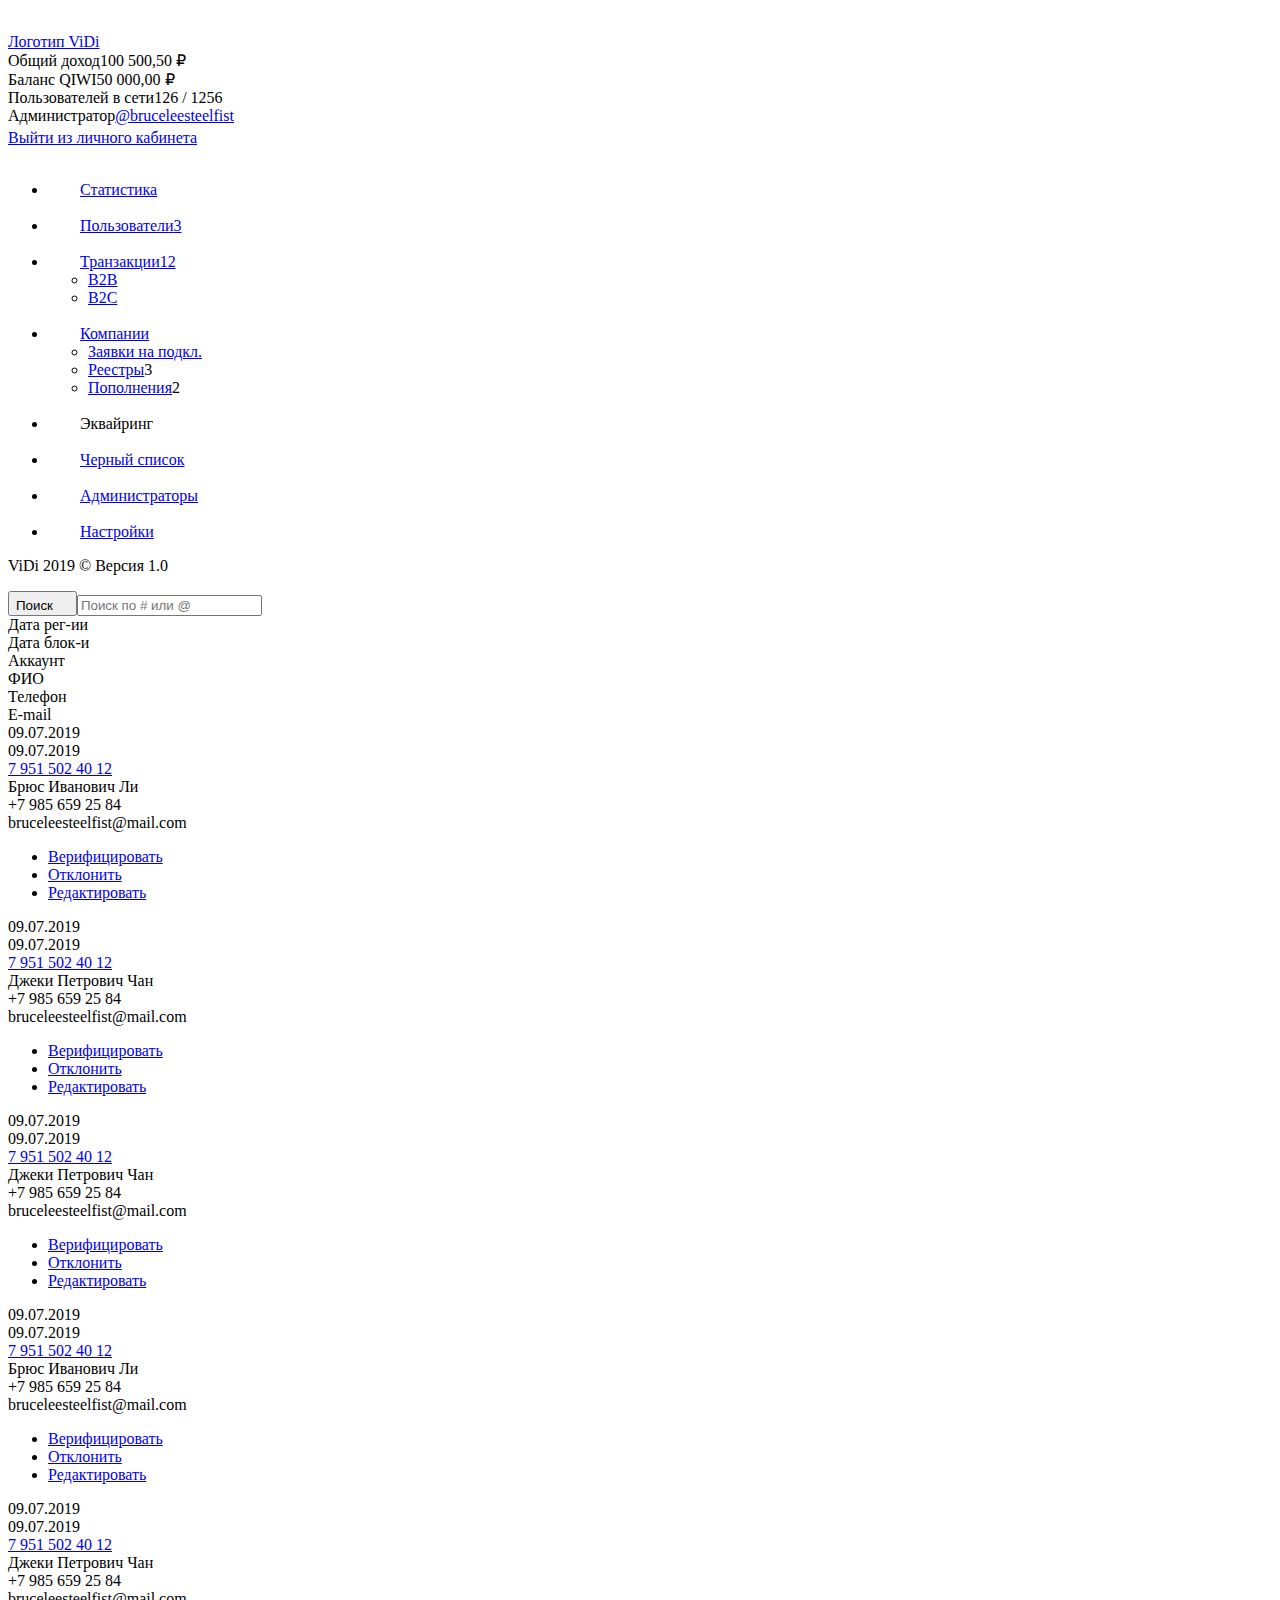
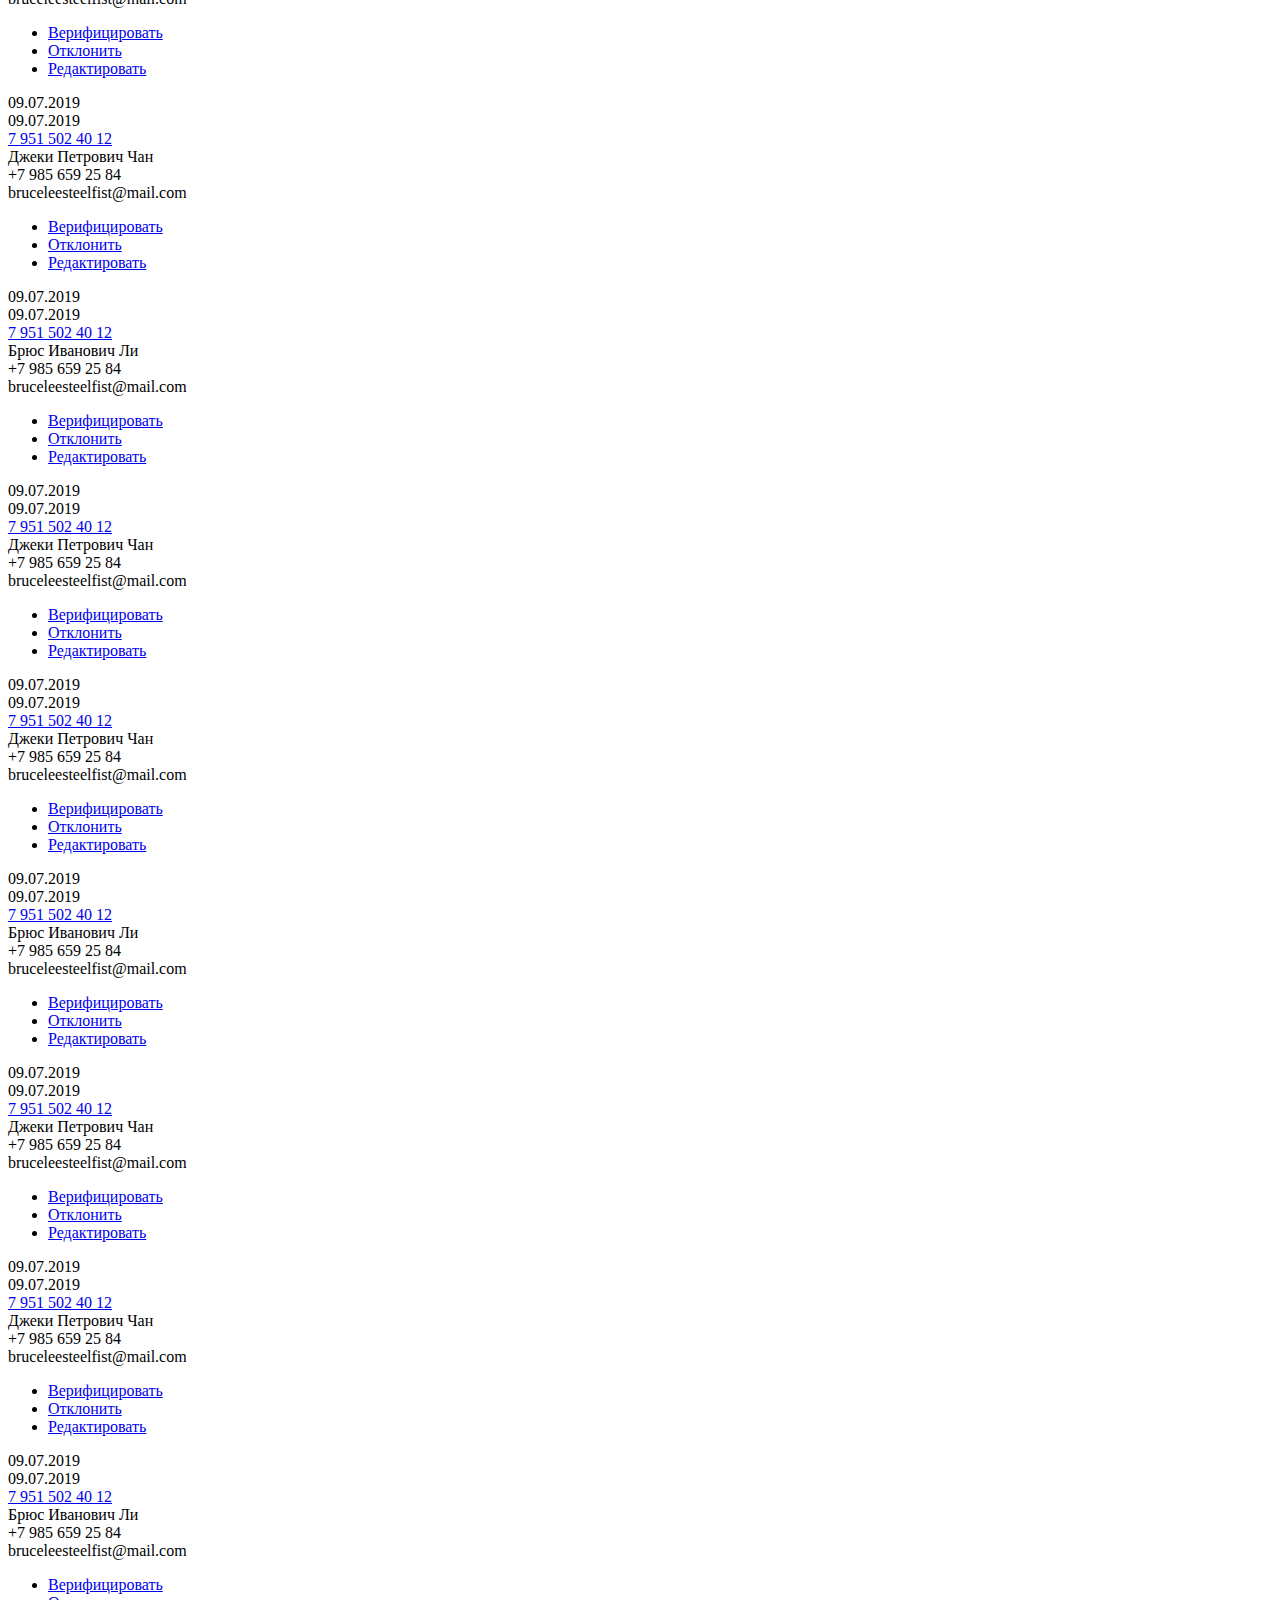
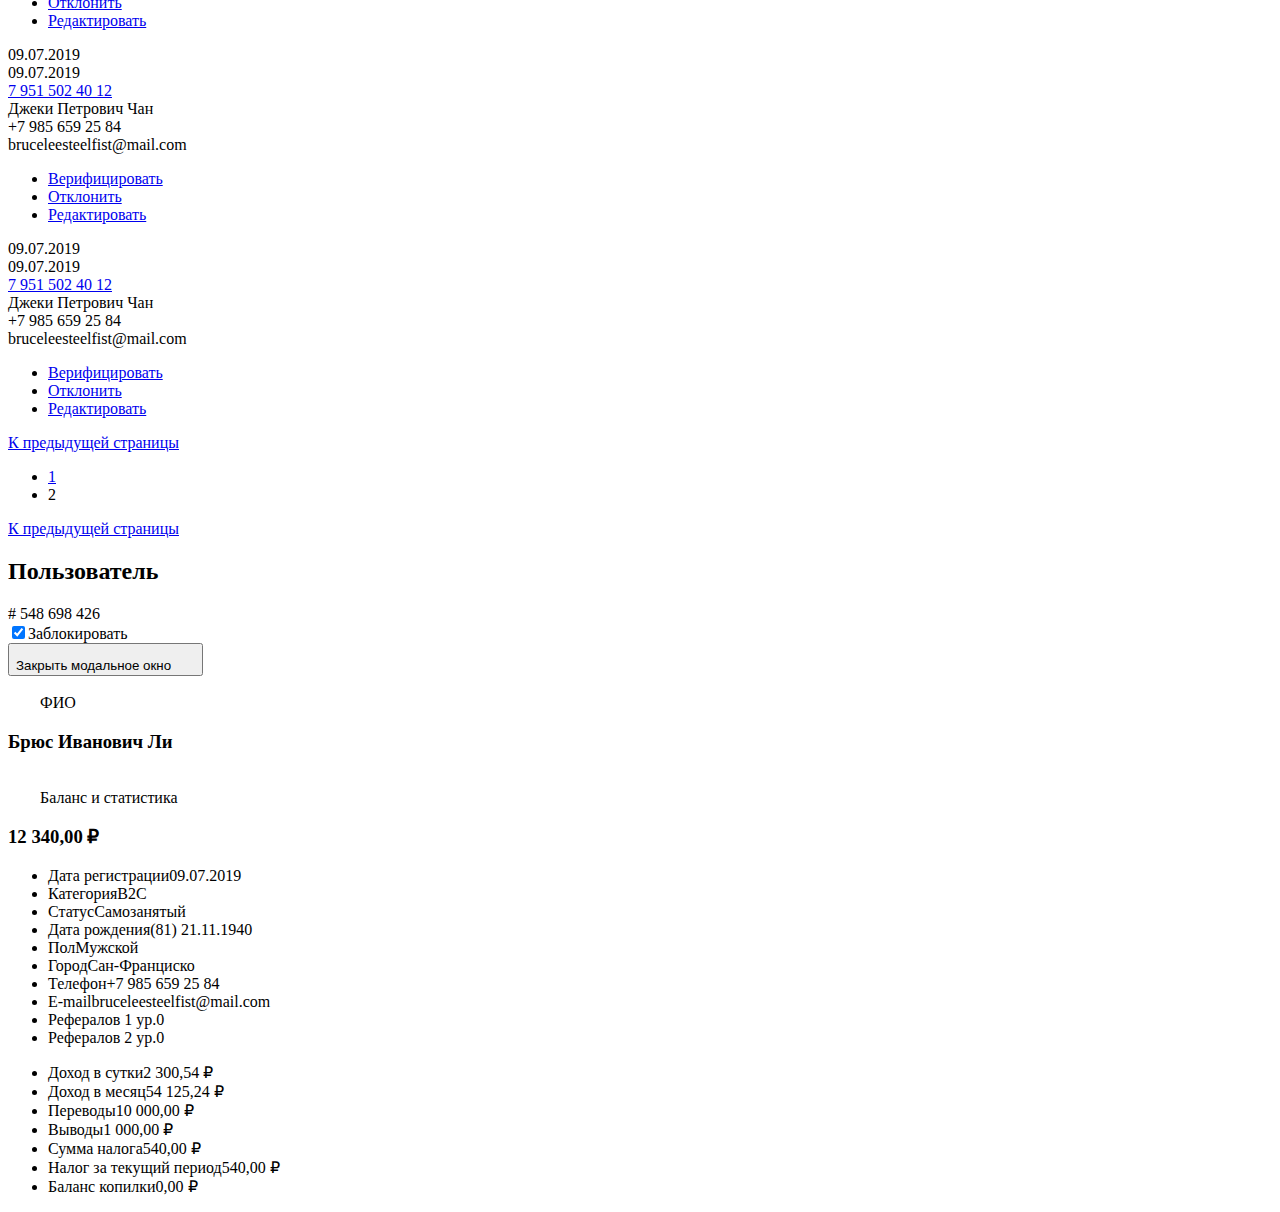
==== acquiring.html @ 0525a041 "Add files via upload" ====
<!DOCTYPE html><html lang="ru-RU"><head><meta charset="utf-8"><title>Эквайринг</title><!--[if IE]><meta http-equiv="X-UA-Compatible" content="IE = edge"><![endif]--><meta name="viewport" content="width=device-width,initial-scale=1"><meta name="keywords" content=""><link rel="stylesheet" type="text/css" href="static/css/styles.css"></head><body><div class="wrapper"><header class="header"><div class="container-fluid px-24"><div class="header__content"><a class="header__logo-link" href="./"><span class="visually-hidden">Логотип ViDi</span><svg class="svg-sprite-icon icon-header-logo header__logo" width="52" height="39"><use xlink:href="static/images/sprite/symbol/sprite.svg#header-logo"></use></svg></a><div class="header__finance"><div class="header__col header__col--border-left me-50"><span class="header__text">Общий доход</span><span class="header__count">100 500,50 ₽</span></div><div class="header__col header__col--border-left"><span class="header__text">Баланс QIWI</span><span class="header__count">50 000,00 ₽</span></div></div><div class="header__users me-16 ms-auto"><div class="header__col align-items-end"><span class="header__text">Пользователей в сети</span><span class="header__count">126 <span class="header__count header__count--gray">/</span> <span class="header__count header__count--gray">1256</span></span></div></div><div class="header__admin"><div class="header__col header__col--border-left align-items-end"><span class="header__text">Администратор</span><a class="header__count" href="#">@bruceleesteelfist</a></div><a class="header__user-exit ms-24" href="#"><span class="visually-hidden">Выйти из личного кабинета</span><svg class="svg-sprite-icon icon-icon-logout header__icon-logout" width="18" height="18"><use xlink:href="static/images/sprite/symbol/sprite.svg#icon-logout"></use></svg></a></div></div></div></header><div class="content"><main class="main acquiring-page"><nav class="main-nav pt-20"><ul class="main-nav__list"><li class="main-nav__item"><a class="main-nav__link" href="#"><svg class="svg-sprite-icon icon-icon-chart main-nav__icon me-16" width="32" height="32"><use xlink:href="static/images/sprite/symbol/sprite.svg#icon-chart"></use></svg><span class="main-nav__link-text">Статистика</span></a></li><li class="main-nav__item"><a class="main-nav__link" href="users.html"><svg class="svg-sprite-icon icon-icon-user main-nav__icon me-16" width="32" height="32"><use xlink:href="static/images/sprite/symbol/sprite.svg#icon-user"></use></svg><span class="main-nav__link-text">Пользователи</span><span class="main-nav__bage badge bg-danger position-absolute translate-middle top-50 end-0">3</span></a></li><li class="main-nav__item"><a class="main-nav__link" href="transactions.html"><svg class="svg-sprite-icon icon-icon-operations main-nav__icon me-16" width="32" height="32"><use xlink:href="static/images/sprite/symbol/sprite.svg#icon-operations"></use></svg><span class="main-nav__link-text">Транзакции</span><span class="main-nav__bage badge bg-danger position-absolute translate-middle top-50 end-0">12</span></a><ul class="main-nav__sublist"><li class="main-nav__subitem"><a class="main-nav__sublink" href="#">B2B</a></li><li class="main-nav__subitem"><a class="main-nav__sublink" href="#">B2C</a></li></ul></li><li class="main-nav__item"><a class="main-nav__link" href="company.html"><svg class="svg-sprite-icon icon-icon-company main-nav__icon me-16" width="32" height="32"><use xlink:href="static/images/sprite/symbol/sprite.svg#icon-company"></use></svg><span class="main-nav__link-text">Компании</span></a><ul class="main-nav__sublist"><li class="main-nav__subitem"><a class="main-nav__sublink" href="company-requests.html">Заявки на подкл.</a></li><li class="main-nav__subitem"><a class="main-nav__sublink" href="company-registry.html">Реестры</a><span class="main-nav__bage badge bg-danger position-absolute translate-middle top-50 end-0">3</span></li><li class="main-nav__subitem"><a class="main-nav__sublink" href="#">Пополнения</a><span class="main-nav__bage badge bg-danger position-absolute translate-middle top-50 end-0">2</span></li></ul></li><li class="main-nav__item main-nav__item--active"><a class="main-nav__link main-nav__link--active"><svg class="svg-sprite-icon icon-icon-acquiring main-nav__icon me-16" width="32" height="32"><use xlink:href="static/images/sprite/symbol/sprite.svg#icon-acquiring"></use></svg><span class="main-nav__link-text">Эквайринг</span></a></li><li class="main-nav__item"><a class="main-nav__link" href="#"><svg class="svg-sprite-icon icon-icon-blacklist main-nav__icon me-16" width="32" height="32"><use xlink:href="static/images/sprite/symbol/sprite.svg#icon-blacklist"></use></svg><span class="main-nav__link-text">Черный список</span></a></li><li class="main-nav__item"><a class="main-nav__link" href="admin.html"><svg class="svg-sprite-icon icon-icon-admin main-nav__icon me-16" width="32" height="32"><use xlink:href="static/images/sprite/symbol/sprite.svg#icon-admin"></use></svg><span class="main-nav__link-text">Администраторы</span></a></li><li class="main-nav__item"><a class="main-nav__link" href="#"><svg class="svg-sprite-icon icon-icon-settings main-nav__icon main-nav__icon--settings me-16" width="32" height="32"><use xlink:href="static/images/sprite/symbol/sprite.svg#icon-settings"></use></svg><span class="main-nav__link-text">Настройки</span></a></li></ul><p class="main-nav__copyright">ViDi 2019 © Версия 1.0</p></nav><div class="main__content"><div class="table-top py-10"><div class="container-fluid ps-10 pe-24"><div class="table-top__inner row g-20 align-items-center justify-content-between"><div class="col-3"><form class="table-search" action="#" method="GET"><div class="table-search__box"><button class="table-search__button" type="submit"><span class="visually-hidden">Поиск</span><svg class="svg-sprite-icon icon-icon-search table-search__icon" width="16" height="16"><use xlink:href="static/images/sprite/symbol/sprite.svg#icon-search"></use></svg></button><input class="table-search__input" type="text" name="search" placeholder="Поиск по # или @"></div></form></div></div></div></div><!-- 6-ти колоночная таблица и выпадашка--><div class="main-table"><div class="main-table__heading"><div class="main-table__row main-table__row--head row gx-10 pe-64 ps-24 py-15 mx-0"><div class="col-3 ps-0"><div class="row g-0 gx-10"><div class="col-6"><span class="main-table__heading-text">Дата рег-ии</span></div><div class="col-6"><span class="main-table__heading-text">Дата блок-и</span></div></div></div><div class="col-2"><span class="main-table__heading-text">Аккаунт</span></div><div class="col-2"><span class="main-table__heading-text">ФИО</span></div><div class="col-2"><span class="main-table__heading-text">Телефон</span></div><div class="col-3"><span class="main-table__heading-text">E-mail</span></div></div></div><div class="main-table__wrapper"><div class="main-table__row row gx-10 pe-64 ps-24 py-15 mx-0"><div class="col-3 ps-0"><div class="row g-0 gx-10"><div class="col-6"><span class="main-table__text">09.07.2019</span></div><div class="col-6"><span class="main-table__text">09.07.2019</span></div></div></div><div class="col-2"><a class="main-table__text main-table__text--link _popup-link" href="#acquiring">7 951 502 40 12</a></div><div class="col-2"><span class="main-table__text">Брюс Иванович Ли</span></div><div class="col-2"><span class="main-table__text">+7 985 659 25 84</span></div><div class="col-3"><span class="main-table__text">bruceleesteelfist@mail.com</span></div><div class="sandwich-more sandwich-more--table-row"><div class="sandwich-more__line sandwich-more__line--top"></div><div class="sandwich-more__line sandwich-more__line--middle"></div><div class="sandwich-more__line sandwich-more__line--bottom"></div></div><ul class="table-options p-0"><li class="table-options__item"><a class="table-options__link" href="#">Верифицировать</a></li><li class="table-options__item"><a class="table-options__link" href="#">Отклонить</a></li><li class="table-options__item"><a class="table-options__link _popup-link" href="#edit-company">Редактировать</a></li></ul></div><div class="main-table__row row gx-10 pe-64 ps-24 py-15 mx-0"><div class="col-3 ps-0"><div class="row g-0 gx-10"><div class="col-6"><span class="main-table__text">09.07.2019</span></div><div class="col-6"><span class="main-table__text">09.07.2019</span></div></div></div><div class="col-2"><a class="main-table__text main-table__text--link _popup-link" href="#">7 951 502 40 12</a></div><div class="col-2"><span class="main-table__text">Джеки Петрович Чан</span></div><div class="col-2"><span class="main-table__text">+7 985 659 25 84</span></div><div class="col-3"><span class="main-table__text">bruceleesteelfist@mail.com</span></div><div class="sandwich-more sandwich-more--table-row"><div class="sandwich-more__line sandwich-more__line--top"></div><div class="sandwich-more__line sandwich-more__line--middle"></div><div class="sandwich-more__line sandwich-more__line--bottom"></div></div><ul class="table-options p-0"><li class="table-options__item"><a class="table-options__link" href="#">Верифицировать</a></li><li class="table-options__item"><a class="table-options__link" href="#">Отклонить</a></li><li class="table-options__item"><a class="table-options__link _popup-link" href="#edit-company">Редактировать</a></li></ul></div><div class="main-table__row row gx-10 pe-64 ps-24 py-15 mx-0"><div class="col-3 ps-0"><div class="row g-0 gx-10"><div class="col-6"><span class="main-table__text">09.07.2019</span></div><div class="col-6"><span class="main-table__text">09.07.2019</span></div></div></div><div class="col-2"><a class="main-table__text main-table__text--link _popup-link" href="#">7 951 502 40 12</a></div><div class="col-2"><span class="main-table__text">Джеки Петрович Чан</span></div><div class="col-2"><span class="main-table__text">+7 985 659 25 84</span></div><div class="col-3"><span class="main-table__text">bruceleesteelfist@mail.com</span></div><div class="sandwich-more sandwich-more--table-row"><div class="sandwich-more__line sandwich-more__line--top"></div><div class="sandwich-more__line sandwich-more__line--middle"></div><div class="sandwich-more__line sandwich-more__line--bottom"></div></div><ul class="table-options p-0"><li class="table-options__item"><a class="table-options__link" href="#">Верифицировать</a></li><li class="table-options__item"><a class="table-options__link" href="#">Отклонить</a></li><li class="table-options__item"><a class="table-options__link _popup-link" href="#edit-company">Редактировать</a></li></ul></div><div class="main-table__row row gx-10 pe-64 ps-24 py-15 mx-0"><div class="col-3 ps-0"><div class="row g-0 gx-10"><div class="col-6"><span class="main-table__text">09.07.2019</span></div><div class="col-6"><span class="main-table__text">09.07.2019</span></div></div></div><div class="col-2"><a class="main-table__text main-table__text--link _popup-link" href="#">7 951 502 40 12</a></div><div class="col-2"><span class="main-table__text">Брюс Иванович Ли</span></div><div class="col-2"><span class="main-table__text">+7 985 659 25 84</span></div><div class="col-3"><span class="main-table__text">bruceleesteelfist@mail.com</span></div><div class="sandwich-more sandwich-more--table-row"><div class="sandwich-more__line sandwich-more__line--top"></div><div class="sandwich-more__line sandwich-more__line--middle"></div><div class="sandwich-more__line sandwich-more__line--bottom"></div></div><ul class="table-options p-0"><li class="table-options__item"><a class="table-options__link" href="#">Верифицировать</a></li><li class="table-options__item"><a class="table-options__link" href="#">Отклонить</a></li><li class="table-options__item"><a class="table-options__link _popup-link" href="#edit-company">Редактировать</a></li></ul></div><div class="main-table__row row gx-10 pe-64 ps-24 py-15 mx-0"><div class="col-3 ps-0"><div class="row g-0 gx-10"><div class="col-6"><span class="main-table__text">09.07.2019</span></div><div class="col-6"><span class="main-table__text">09.07.2019</span></div></div></div><div class="col-2"><a class="main-table__text main-table__text--link _popup-link" href="#">7 951 502 40 12</a></div><div class="col-2"><span class="main-table__text">Джеки Петрович Чан</span></div><div class="col-2"><span class="main-table__text">+7 985 659 25 84</span></div><div class="col-3"><span class="main-table__text">bruceleesteelfist@mail.com</span></div><div class="sandwich-more sandwich-more--table-row"><div class="sandwich-more__line sandwich-more__line--top"></div><div class="sandwich-more__line sandwich-more__line--middle"></div><div class="sandwich-more__line sandwich-more__line--bottom"></div></div><ul class="table-options p-0"><li class="table-options__item"><a class="table-options__link" href="#">Верифицировать</a></li><li class="table-options__item"><a class="table-options__link" href="#">Отклонить</a></li><li class="table-options__item"><a class="table-options__link _popup-link" href="#edit-company">Редактировать</a></li></ul></div><div class="main-table__row row gx-10 pe-64 ps-24 py-15 mx-0"><div class="col-3 ps-0"><div class="row g-0 gx-10"><div class="col-6"><span class="main-table__text">09.07.2019</span></div><div class="col-6"><span class="main-table__text">09.07.2019</span></div></div></div><div class="col-2"><a class="main-table__text main-table__text--link _popup-link" href="#">7 951 502 40 12</a></div><div class="col-2"><span class="main-table__text">Джеки Петрович Чан</span></div><div class="col-2"><span class="main-table__text">+7 985 659 25 84</span></div><div class="col-3"><span class="main-table__text">bruceleesteelfist@mail.com</span></div><div class="sandwich-more sandwich-more--table-row"><div class="sandwich-more__line sandwich-more__line--top"></div><div class="sandwich-more__line sandwich-more__line--middle"></div><div class="sandwich-more__line sandwich-more__line--bottom"></div></div><ul class="table-options p-0"><li class="table-options__item"><a class="table-options__link" href="#">Верифицировать</a></li><li class="table-options__item"><a class="table-options__link" href="#">Отклонить</a></li><li class="table-options__item"><a class="table-options__link _popup-link" href="#edit-company">Редактировать</a></li></ul></div><div class="main-table__row row gx-10 pe-64 ps-24 py-15 mx-0"><div class="col-3 ps-0"><div class="row g-0 gx-10"><div class="col-6"><span class="main-table__text">09.07.2019</span></div><div class="col-6"><span class="main-table__text">09.07.2019</span></div></div></div><div class="col-2"><a class="main-table__text main-table__text--link _popup-link" href="#">7 951 502 40 12</a></div><div class="col-2"><span class="main-table__text">Брюс Иванович Ли</span></div><div class="col-2"><span class="main-table__text">+7 985 659 25 84</span></div><div class="col-3"><span class="main-table__text">bruceleesteelfist@mail.com</span></div><div class="sandwich-more sandwich-more--table-row"><div class="sandwich-more__line sandwich-more__line--top"></div><div class="sandwich-more__line sandwich-more__line--middle"></div><div class="sandwich-more__line sandwich-more__line--bottom"></div></div><ul class="table-options p-0"><li class="table-options__item"><a class="table-options__link" href="#">Верифицировать</a></li><li class="table-options__item"><a class="table-options__link" href="#">Отклонить</a></li><li class="table-options__item"><a class="table-options__link _popup-link" href="#edit-company">Редактировать</a></li></ul></div><div class="main-table__row row gx-10 pe-64 ps-24 py-15 mx-0"><div class="col-3 ps-0"><div class="row g-0 gx-10"><div class="col-6"><span class="main-table__text">09.07.2019</span></div><div class="col-6"><span class="main-table__text">09.07.2019</span></div></div></div><div class="col-2"><a class="main-table__text main-table__text--link _popup-link" href="#">7 951 502 40 12</a></div><div class="col-2"><span class="main-table__text">Джеки Петрович Чан</span></div><div class="col-2"><span class="main-table__text">+7 985 659 25 84</span></div><div class="col-3"><span class="main-table__text">bruceleesteelfist@mail.com</span></div><div class="sandwich-more sandwich-more--table-row"><div class="sandwich-more__line sandwich-more__line--top"></div><div class="sandwich-more__line sandwich-more__line--middle"></div><div class="sandwich-more__line sandwich-more__line--bottom"></div></div><ul class="table-options p-0"><li class="table-options__item"><a class="table-options__link" href="#">Верифицировать</a></li><li class="table-options__item"><a class="table-options__link" href="#">Отклонить</a></li><li class="table-options__item"><a class="table-options__link _popup-link" href="#edit-company">Редактировать</a></li></ul></div><div class="main-table__row row gx-10 pe-64 ps-24 py-15 mx-0"><div class="col-3 ps-0"><div class="row g-0 gx-10"><div class="col-6"><span class="main-table__text">09.07.2019</span></div><div class="col-6"><span class="main-table__text">09.07.2019</span></div></div></div><div class="col-2"><a class="main-table__text main-table__text--link _popup-link" href="#">7 951 502 40 12</a></div><div class="col-2"><span class="main-table__text">Джеки Петрович Чан</span></div><div class="col-2"><span class="main-table__text">+7 985 659 25 84</span></div><div class="col-3"><span class="main-table__text">bruceleesteelfist@mail.com</span></div><div class="sandwich-more sandwich-more--table-row"><div class="sandwich-more__line sandwich-more__line--top"></div><div class="sandwich-more__line sandwich-more__line--middle"></div><div class="sandwich-more__line sandwich-more__line--bottom"></div></div><ul class="table-options p-0"><li class="table-options__item"><a class="table-options__link" href="#">Верифицировать</a></li><li class="table-options__item"><a class="table-options__link" href="#">Отклонить</a></li><li class="table-options__item"><a class="table-options__link _popup-link" href="#edit-company">Редактировать</a></li></ul></div><div class="main-table__row row gx-10 pe-64 ps-24 py-15 mx-0"><div class="col-3 ps-0"><div class="row g-0 gx-10"><div class="col-6"><span class="main-table__text">09.07.2019</span></div><div class="col-6"><span class="main-table__text">09.07.2019</span></div></div></div><div class="col-2"><a class="main-table__text main-table__text--link _popup-link" href="#">7 951 502 40 12</a></div><div class="col-2"><span class="main-table__text">Брюс Иванович Ли</span></div><div class="col-2"><span class="main-table__text">+7 985 659 25 84</span></div><div class="col-3"><span class="main-table__text">bruceleesteelfist@mail.com</span></div><div class="sandwich-more sandwich-more--table-row"><div class="sandwich-more__line sandwich-more__line--top"></div><div class="sandwich-more__line sandwich-more__line--middle"></div><div class="sandwich-more__line sandwich-more__line--bottom"></div></div><ul class="table-options p-0"><li class="table-options__item"><a class="table-options__link" href="#">Верифицировать</a></li><li class="table-options__item"><a class="table-options__link" href="#">Отклонить</a></li><li class="table-options__item"><a class="table-options__link _popup-link" href="#edit-company">Редактировать</a></li></ul></div><div class="main-table__row row gx-10 pe-64 ps-24 py-15 mx-0"><div class="col-3 ps-0"><div class="row g-0 gx-10"><div class="col-6"><span class="main-table__text">09.07.2019</span></div><div class="col-6"><span class="main-table__text">09.07.2019</span></div></div></div><div class="col-2"><a class="main-table__text main-table__text--link _popup-link" href="#">7 951 502 40 12</a></div><div class="col-2"><span class="main-table__text">Джеки Петрович Чан</span></div><div class="col-2"><span class="main-table__text">+7 985 659 25 84</span></div><div class="col-3"><span class="main-table__text">bruceleesteelfist@mail.com</span></div><div class="sandwich-more sandwich-more--table-row"><div class="sandwich-more__line sandwich-more__line--top"></div><div class="sandwich-more__line sandwich-more__line--middle"></div><div class="sandwich-more__line sandwich-more__line--bottom"></div></div><ul class="table-options p-0"><li class="table-options__item"><a class="table-options__link" href="#">Верифицировать</a></li><li class="table-options__item"><a class="table-options__link" href="#">Отклонить</a></li><li class="table-options__item"><a class="table-options__link _popup-link" href="#edit-company">Редактировать</a></li></ul></div><div class="main-table__row row gx-10 pe-64 ps-24 py-15 mx-0"><div class="col-3 ps-0"><div class="row g-0 gx-10"><div class="col-6"><span class="main-table__text">09.07.2019</span></div><div class="col-6"><span class="main-table__text">09.07.2019</span></div></div></div><div class="col-2"><a class="main-table__text main-table__text--link _popup-link" href="#">7 951 502 40 12</a></div><div class="col-2"><span class="main-table__text">Джеки Петрович Чан</span></div><div class="col-2"><span class="main-table__text">+7 985 659 25 84</span></div><div class="col-3"><span class="main-table__text">bruceleesteelfist@mail.com</span></div><div class="sandwich-more sandwich-more--table-row"><div class="sandwich-more__line sandwich-more__line--top"></div><div class="sandwich-more__line sandwich-more__line--middle"></div><div class="sandwich-more__line sandwich-more__line--bottom"></div></div><ul class="table-options p-0"><li class="table-options__item"><a class="table-options__link" href="#">Верифицировать</a></li><li class="table-options__item"><a class="table-options__link" href="#">Отклонить</a></li><li class="table-options__item"><a class="table-options__link _popup-link" href="#edit-company">Редактировать</a></li></ul></div><div class="main-table__row row gx-10 pe-64 ps-24 py-15 mx-0"><div class="col-3 ps-0"><div class="row g-0 gx-10"><div class="col-6"><span class="main-table__text">09.07.2019</span></div><div class="col-6"><span class="main-table__text">09.07.2019</span></div></div></div><div class="col-2"><a class="main-table__text main-table__text--link _popup-link" href="#">7 951 502 40 12</a></div><div class="col-2"><span class="main-table__text">Брюс Иванович Ли</span></div><div class="col-2"><span class="main-table__text">+7 985 659 25 84</span></div><div class="col-3"><span class="main-table__text">bruceleesteelfist@mail.com</span></div><div class="sandwich-more sandwich-more--table-row"><div class="sandwich-more__line sandwich-more__line--top"></div><div class="sandwich-more__line sandwich-more__line--middle"></div><div class="sandwich-more__line sandwich-more__line--bottom"></div></div><ul class="table-options p-0"><li class="table-options__item"><a class="table-options__link" href="#">Верифицировать</a></li><li class="table-options__item"><a class="table-options__link" href="#">Отклонить</a></li><li class="table-options__item"><a class="table-options__link _popup-link" href="#edit-company">Редактировать</a></li></ul></div><div class="main-table__row row gx-10 pe-64 ps-24 py-15 mx-0"><div class="col-3 ps-0"><div class="row g-0 gx-10"><div class="col-6"><span class="main-table__text">09.07.2019</span></div><div class="col-6"><span class="main-table__text">09.07.2019</span></div></div></div><div class="col-2"><a class="main-table__text main-table__text--link _popup-link" href="#">7 951 502 40 12</a></div><div class="col-2"><span class="main-table__text">Джеки Петрович Чан</span></div><div class="col-2"><span class="main-table__text">+7 985 659 25 84</span></div><div class="col-3"><span class="main-table__text">bruceleesteelfist@mail.com</span></div><div class="sandwich-more sandwich-more--table-row"><div class="sandwich-more__line sandwich-more__line--top"></div><div class="sandwich-more__line sandwich-more__line--middle"></div><div class="sandwich-more__line sandwich-more__line--bottom"></div></div><ul class="table-options p-0"><li class="table-options__item"><a class="table-options__link" href="#">Верифицировать</a></li><li class="table-options__item"><a class="table-options__link" href="#">Отклонить</a></li><li class="table-options__item"><a class="table-options__link _popup-link" href="#edit-company">Редактировать</a></li></ul></div><div class="main-table__row row gx-10 pe-64 ps-24 py-15 mx-0"><div class="col-3 ps-0"><div class="row g-0 gx-10"><div class="col-6"><span class="main-table__text">09.07.2019</span></div><div class="col-6"><span class="main-table__text">09.07.2019</span></div></div></div><div class="col-2"><a class="main-table__text main-table__text--link _popup-link" href="#">7 951 502 40 12</a></div><div class="col-2"><span class="main-table__text">Джеки Петрович Чан</span></div><div class="col-2"><span class="main-table__text">+7 985 659 25 84</span></div><div class="col-3"><span class="main-table__text">bruceleesteelfist@mail.com</span></div><div class="sandwich-more sandwich-more--table-row"><div class="sandwich-more__line sandwich-more__line--top"></div><div class="sandwich-more__line sandwich-more__line--middle"></div><div class="sandwich-more__line sandwich-more__line--bottom"></div></div><ul class="table-options p-0"><li class="table-options__item"><a class="table-options__link" href="#">Верифицировать</a></li><li class="table-options__item"><a class="table-options__link" href="#">Отклонить</a></li><li class="table-options__item"><a class="table-options__link _popup-link" href="#edit-company">Редактировать</a></li></ul></div></div></div><div class="pagination"><a class="pagination__button pagination__button--prev" href="#"><span class="visually-hidden">К предыдущей страницы</span><svg class="svg-sprite-icon icon-icon-arrow pagination__icon pagination__icon--prev" width="12" height="10"><use xlink:href="static/images/sprite/symbol/sprite.svg#icon-arrow"></use></svg></a><ul class="pagination__list"><li class="pagination__item"><a class="pagination__link" href="#">1</a></li><li class="pagination__item"><a class="pagination__link pagination__link--active">2</a></li></ul><a class="pagination__button pagination__button--next pagination__button--disabled" href="#"><span class="visually-hidden">К предыдущей страницы</span><svg class="svg-sprite-icon icon-icon-arrow pagination__icon pagination__icon--next" width="12" height="10"><use xlink:href="static/images/sprite/symbol/sprite.svg#icon-arrow"></use></svg></a></div></div></main></div><div class="popup popup_acquiring"><div class="popup__content"><div class="popup__body popup-company__body"><div class="row g-0 py-20 ps-24 pe-40 position-relative align-items-center popup-company__top"><div class="col-2"><h2 class="popup-company__title">Пользователь</h2></div><div class="col-3"><a class="popup-company__number popup-company__number--red"><span class="popup-company__number--decor">#</span> 548 698 426</a></div><div class="col-3 ms-auto"><div class="popup-company__block-box"><input class="popup-company__block-input popup-company__block-input--red" type="checkbox" name="blockUser" id="blockUser" checked><label class="popup-company__block-label" for="blockUser">Заблокировать</label></div></div><button class="popup__close"><span class="visually-hidden">Закрыть модальное окно</span><svg class="svg-sprite-icon icon-icon-close popup__close-icon" width="24" height="24"><use xlink:href="static/images/sprite/symbol/sprite.svg#icon-close"></use></svg></button></div><div class="row g-0"><div class="col-6 ps-64 pe-24 pt-24 d-flex align-items-center popup-company__col-main"><div class="popup-company__col-main-wrapper"><svg class="svg-sprite-icon icon-icon-admin popup-company__col-main-icon popup-company__col-main-icon--red" width="32" height="32"><use xlink:href="static/images/sprite/symbol/sprite.svg#icon-admin"></use></svg><span class="popup-company__col-main-label">ФИО</span><h3 class="popup-company__col-main-name">Брюс Иванович Ли</h3></div></div><div class="col-6 ps-64 pe-24 pt-24 d-flex align-items-center popup-company__col-main"><div class="popup-company__col-main-wrapper"><svg class="svg-sprite-icon icon-icon-money popup-company__col-main-icon popup-company__col-main-icon--red" width="32" height="32"><use xlink:href="static/images/sprite/symbol/sprite.svg#icon-money"></use></svg><span class="popup-company__col-main-label">Баланс и статистика</span><h3 class="popup-company__col-main-name">12 340,00 ₽</h3></div></div></div><div class="row g-0"><div class="col-6 ps-64 pe-24 pt-24 pb-24 popup-company__col-main"><ul class="popup-company__col-main-list"><li class="popup-company__col-main-item d-flex justify-content-between mb-6"><span class="popup-company__col-main-description">Дата регистрации</span><span class="popup-company__col-main-value">09.07.2019</span></li><li class="popup-company__col-main-item d-flex justify-content-between mb-6"><span class="popup-company__col-main-description">Категория</span><span class="popup-company__col-main-value">B2C</span></li><li class="popup-company__col-main-item d-flex justify-content-between mb-6"><span class="popup-company__col-main-description">Статус</span><span class="popup-company__col-main-value">Самозанятый</span></li><li class="popup-company__col-main-item d-flex justify-content-between mb-6"><span class="popup-company__col-main-description">Дата рождения</span><span class="popup-company__col-main-value"><span class="popup-company__col-main-value--grey">(81)</span> 21.11.1940</span></li><li class="popup-company__col-main-item d-flex justify-content-between mb-6"><span class="popup-company__col-main-description">Пол</span><span class="popup-company__col-main-value">Мужской</span></li><li class="popup-company__col-main-item d-flex justify-content-between mb-6"><span class="popup-company__col-main-description">Город</span><span class="popup-company__col-main-value">Сан-Франциско</span></li><li class="popup-company__col-main-item d-flex justify-content-between mb-6"><span class="popup-company__col-main-description">Телефон</span><span class="popup-company__col-main-value">+7 985 659 25 84</span></li><li class="popup-company__col-main-item d-flex justify-content-between mb-6"><span class="popup-company__col-main-description">E-mail</span><span class="popup-company__col-main-value">bruceleesteelfist@mail.com</span></li><li class="popup-company__col-main-item d-flex justify-content-between mb-6"><span class="popup-company__col-main-description">Рефералов 1 ур.</span><span class="popup-company__col-main-value">0</span></li><li class="popup-company__col-main-item d-flex justify-content-between mb-6"><span class="popup-company__col-main-description">Рефералов 2 ур.</span><span class="popup-company__col-main-value">0</span></li></ul></div><div class="col-6 ps-64 pe-24 pb-24 pt-24 popup-company__col-main"><ul class="popup-company__col-main-list"><li class="popup-company__col-main-item d-flex justify-content-between mb-6"><span class="popup-company__col-main-description">Доход в сутки</span><span class="popup-company__col-main-value">2 300,54 ₽</span></li><li class="popup-company__col-main-item d-flex justify-content-between mb-6"><span class="popup-company__col-main-description">Доход в месяц</span><span class="popup-company__col-main-value">54 125,24 ₽</span></li><li class="popup-company__col-main-item d-flex justify-content-between mb-6"><span class="popup-company__col-main-description">Переводы</span><span class="popup-company__col-main-value">10 000,00 ₽</span></li><li class="popup-company__col-main-item d-flex justify-content-between mb-6"><span class="popup-company__col-main-description">Выводы</span><span class="popup-company__col-main-value">1 000,00 ₽</span></li><li class="popup-company__col-main-item d-flex justify-content-between mb-6"><span class="popup-company__col-main-description">Сумма налога</span><span class="popup-company__col-main-value">540,00 ₽</span></li><li class="popup-company__col-main-item d-flex justify-content-between mb-6"><span class="popup-company__col-main-description">Налог за текущий период</span><span class="popup-company__col-main-value">540,00 ₽</span></li><li class="popup-company__col-main-item d-flex justify-content-between"><span class="popup-company__col-main-description">Баланс копилки</span><span class="popup-company__col-main-value">0,00 ₽</span></li></ul></div></div></div></div></div></div><script src="static/js/libs.js"></script><script src="static/js/main.js"></script></body></html>
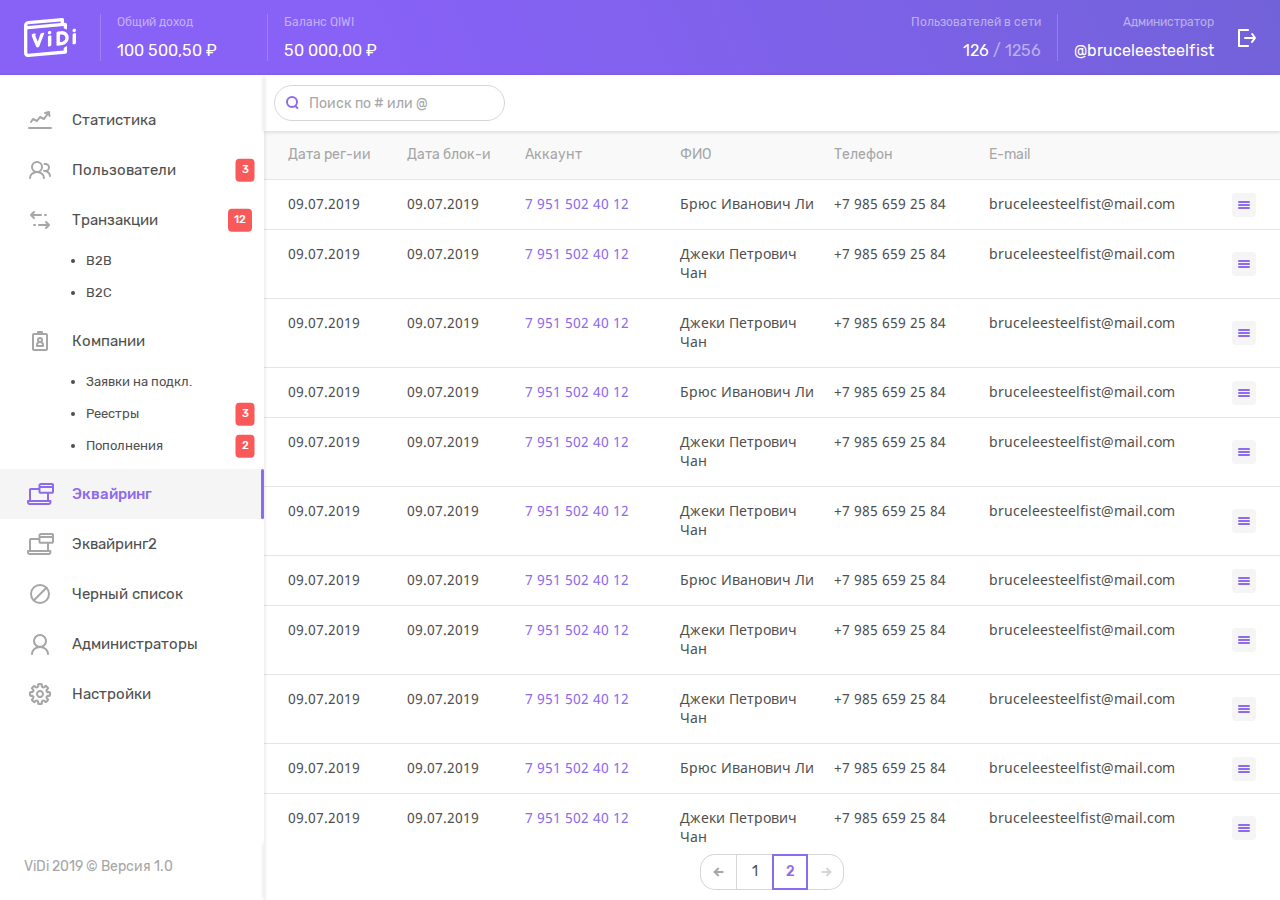
==== commit a02a6948: "Добавил нвоые таблицы" ====
--- a/acquiring.html
+++ b/acquiring.html
@@ -1 +1 @@
-<!DOCTYPE html><html lang="ru-RU"><head><meta charset="utf-8"><title>Эквайринг</title><!--[if IE]><meta http-equiv="X-UA-Compatible" content="IE = edge"><![endif]--><meta name="viewport" content="width=device-width,initial-scale=1"><meta name="keywords" content=""><link rel="stylesheet" type="text/css" href="static/css/styles.css"></head><body><div class="wrapper"><header class="header"><div class="container-fluid px-24"><div class="header__content"><a class="header__logo-link" href="./"><span class="visually-hidden">Логотип ViDi</span><svg class="svg-sprite-icon icon-header-logo header__logo" width="52" height="39"><use xlink:href="static/images/sprite/symbol/sprite.svg#header-logo"></use></svg></a><div class="header__finance"><div class="header__col header__col--border-left me-50"><span class="header__text">Общий доход</span><span class="header__count">100 500,50 ₽</span></div><div class="header__col header__col--border-left"><span class="header__text">Баланс QIWI</span><span class="header__count">50 000,00 ₽</span></div></div><div class="header__users me-16 ms-auto"><div class="header__col align-items-end"><span class="header__text">Пользователей в сети</span><span class="header__count">126 <span class="header__count header__count--gray">/</span> <span class="header__count header__count--gray">1256</span></span></div></div><div class="header__admin"><div class="header__col header__col--border-left align-items-end"><span class="header__text">Администратор</span><a class="header__count" href="#">@bruceleesteelfist</a></div><a class="header__user-exit ms-24" href="#"><span class="visually-hidden">Выйти из личного кабинета</span><svg class="svg-sprite-icon icon-icon-logout header__icon-logout" width="18" height="18"><use xlink:href="static/images/sprite/symbol/sprite.svg#icon-logout"></use></svg></a></div></div></div></header><div class="content"><main class="main acquiring-page"><nav class="main-nav pt-20"><ul class="main-nav__list"><li class="main-nav__item"><a class="main-nav__link" href="#"><svg class="svg-sprite-icon icon-icon-chart main-nav__icon me-16" width="32" height="32"><use xlink:href="static/images/sprite/symbol/sprite.svg#icon-chart"></use></svg><span class="main-nav__link-text">Статистика</span></a></li><li class="main-nav__item"><a class="main-nav__link" href="users.html"><svg class="svg-sprite-icon icon-icon-user main-nav__icon me-16" width="32" height="32"><use xlink:href="static/images/sprite/symbol/sprite.svg#icon-user"></use></svg><span class="main-nav__link-text">Пользователи</span><span class="main-nav__bage badge bg-danger position-absolute translate-middle top-50 end-0">3</span></a></li><li class="main-nav__item"><a class="main-nav__link" href="transactions.html"><svg class="svg-sprite-icon icon-icon-operations main-nav__icon me-16" width="32" height="32"><use xlink:href="static/images/sprite/symbol/sprite.svg#icon-operations"></use></svg><span class="main-nav__link-text">Транзакции</span><span class="main-nav__bage badge bg-danger position-absolute translate-middle top-50 end-0">12</span></a><ul class="main-nav__sublist"><li class="main-nav__subitem"><a class="main-nav__sublink" href="#">B2B</a></li><li class="main-nav__subitem"><a class="main-nav__sublink" href="#">B2C</a></li></ul></li><li class="main-nav__item"><a class="main-nav__link" href="company.html"><svg class="svg-sprite-icon icon-icon-company main-nav__icon me-16" width="32" height="32"><use xlink:href="static/images/sprite/symbol/sprite.svg#icon-company"></use></svg><span class="main-nav__link-text">Компании</span></a><ul class="main-nav__sublist"><li class="main-nav__subitem"><a class="main-nav__sublink" href="company-requests.html">Заявки на подкл.</a></li><li class="main-nav__subitem"><a class="main-nav__sublink" href="company-registry.html">Реестры</a><span class="main-nav__bage badge bg-danger position-absolute translate-middle top-50 end-0">3</span></li><li class="main-nav__subitem"><a class="main-nav__sublink" href="#">Пополнения</a><span class="main-nav__bage badge bg-danger position-absolute translate-middle top-50 end-0">2</span></li></ul></li><li class="main-nav__item main-nav__item--active"><a class="main-nav__link main-nav__link--active"><svg class="svg-sprite-icon icon-icon-acquiring main-nav__icon me-16" width="32" height="32"><use xlink:href="static/images/sprite/symbol/sprite.svg#icon-acquiring"></use></svg><span class="main-nav__link-text">Эквайринг</span></a></li><li class="main-nav__item"><a class="main-nav__link" href="#"><svg class="svg-sprite-icon icon-icon-blacklist main-nav__icon me-16" width="32" height="32"><use xlink:href="static/images/sprite/symbol/sprite.svg#icon-blacklist"></use></svg><span class="main-nav__link-text">Черный список</span></a></li><li class="main-nav__item"><a class="main-nav__link" href="admin.html"><svg class="svg-sprite-icon icon-icon-admin main-nav__icon me-16" width="32" height="32"><use xlink:href="static/images/sprite/symbol/sprite.svg#icon-admin"></use></svg><span class="main-nav__link-text">Администраторы</span></a></li><li class="main-nav__item"><a class="main-nav__link" href="#"><svg class="svg-sprite-icon icon-icon-settings main-nav__icon main-nav__icon--settings me-16" width="32" height="32"><use xlink:href="static/images/sprite/symbol/sprite.svg#icon-settings"></use></svg><span class="main-nav__link-text">Настройки</span></a></li></ul><p class="main-nav__copyright">ViDi 2019 © Версия 1.0</p></nav><div class="main__content"><div class="table-top py-10"><div class="container-fluid ps-10 pe-24"><div class="table-top__inner row g-20 align-items-center justify-content-between"><div class="col-3"><form class="table-search" action="#" method="GET"><div class="table-search__box"><button class="table-search__button" type="submit"><span class="visually-hidden">Поиск</span><svg class="svg-sprite-icon icon-icon-search table-search__icon" width="16" height="16"><use xlink:href="static/images/sprite/symbol/sprite.svg#icon-search"></use></svg></button><input class="table-search__input" type="text" name="search" placeholder="Поиск по # или @"></div></form></div></div></div></div><!-- 6-ти колоночная таблица и выпадашка--><div class="main-table"><div class="main-table__heading"><div class="main-table__row main-table__row--head row gx-10 pe-64 ps-24 py-15 mx-0"><div class="col-3 ps-0"><div class="row g-0 gx-10"><div class="col-6"><span class="main-table__heading-text">Дата рег-ии</span></div><div class="col-6"><span class="main-table__heading-text">Дата блок-и</span></div></div></div><div class="col-2"><span class="main-table__heading-text">Аккаунт</span></div><div class="col-2"><span class="main-table__heading-text">ФИО</span></div><div class="col-2"><span class="main-table__heading-text">Телефон</span></div><div class="col-3"><span class="main-table__heading-text">E-mail</span></div></div></div><div class="main-table__wrapper"><div class="main-table__row row gx-10 pe-64 ps-24 py-15 mx-0"><div class="col-3 ps-0"><div class="row g-0 gx-10"><div class="col-6"><span class="main-table__text">09.07.2019</span></div><div class="col-6"><span class="main-table__text">09.07.2019</span></div></div></div><div class="col-2"><a class="main-table__text main-table__text--link _popup-link" href="#acquiring">7 951 502 40 12</a></div><div class="col-2"><span class="main-table__text">Брюс Иванович Ли</span></div><div class="col-2"><span class="main-table__text">+7 985 659 25 84</span></div><div class="col-3"><span class="main-table__text">bruceleesteelfist@mail.com</span></div><div class="sandwich-more sandwich-more--table-row"><div class="sandwich-more__line sandwich-more__line--top"></div><div class="sandwich-more__line sandwich-more__line--middle"></div><div class="sandwich-more__line sandwich-more__line--bottom"></div></div><ul class="table-options p-0"><li class="table-options__item"><a class="table-options__link" href="#">Верифицировать</a></li><li class="table-options__item"><a class="table-options__link" href="#">Отклонить</a></li><li class="table-options__item"><a class="table-options__link _popup-link" href="#edit-company">Редактировать</a></li></ul></div><div class="main-table__row row gx-10 pe-64 ps-24 py-15 mx-0"><div class="col-3 ps-0"><div class="row g-0 gx-10"><div class="col-6"><span class="main-table__text">09.07.2019</span></div><div class="col-6"><span class="main-table__text">09.07.2019</span></div></div></div><div class="col-2"><a class="main-table__text main-table__text--link _popup-link" href="#">7 951 502 40 12</a></div><div class="col-2"><span class="main-table__text">Джеки Петрович Чан</span></div><div class="col-2"><span class="main-table__text">+7 985 659 25 84</span></div><div class="col-3"><span class="main-table__text">bruceleesteelfist@mail.com</span></div><div class="sandwich-more sandwich-more--table-row"><div class="sandwich-more__line sandwich-more__line--top"></div><div class="sandwich-more__line sandwich-more__line--middle"></div><div class="sandwich-more__line sandwich-more__line--bottom"></div></div><ul class="table-options p-0"><li class="table-options__item"><a class="table-options__link" href="#">Верифицировать</a></li><li class="table-options__item"><a class="table-options__link" href="#">Отклонить</a></li><li class="table-options__item"><a class="table-options__link _popup-link" href="#edit-company">Редактировать</a></li></ul></div><div class="main-table__row row gx-10 pe-64 ps-24 py-15 mx-0"><div class="col-3 ps-0"><div class="row g-0 gx-10"><div class="col-6"><span class="main-table__text">09.07.2019</span></div><div class="col-6"><span class="main-table__text">09.07.2019</span></div></div></div><div class="col-2"><a class="main-table__text main-table__text--link _popup-link" href="#">7 951 502 40 12</a></div><div class="col-2"><span class="main-table__text">Джеки Петрович Чан</span></div><div class="col-2"><span class="main-table__text">+7 985 659 25 84</span></div><div class="col-3"><span class="main-table__text">bruceleesteelfist@mail.com</span></div><div class="sandwich-more sandwich-more--table-row"><div class="sandwich-more__line sandwich-more__line--top"></div><div class="sandwich-more__line sandwich-more__line--middle"></div><div class="sandwich-more__line sandwich-more__line--bottom"></div></div><ul class="table-options p-0"><li class="table-options__item"><a class="table-options__link" href="#">Верифицировать</a></li><li class="table-options__item"><a class="table-options__link" href="#">Отклонить</a></li><li class="table-options__item"><a class="table-options__link _popup-link" href="#edit-company">Редактировать</a></li></ul></div><div class="main-table__row row gx-10 pe-64 ps-24 py-15 mx-0"><div class="col-3 ps-0"><div class="row g-0 gx-10"><div class="col-6"><span class="main-table__text">09.07.2019</span></div><div class="col-6"><span class="main-table__text">09.07.2019</span></div></div></div><div class="col-2"><a class="main-table__text main-table__text--link _popup-link" href="#">7 951 502 40 12</a></div><div class="col-2"><span class="main-table__text">Брюс Иванович Ли</span></div><div class="col-2"><span class="main-table__text">+7 985 659 25 84</span></div><div class="col-3"><span class="main-table__text">bruceleesteelfist@mail.com</span></div><div class="sandwich-more sandwich-more--table-row"><div class="sandwich-more__line sandwich-more__line--top"></div><div class="sandwich-more__line sandwich-more__line--middle"></div><div class="sandwich-more__line sandwich-more__line--bottom"></div></div><ul class="table-options p-0"><li class="table-options__item"><a class="table-options__link" href="#">Верифицировать</a></li><li class="table-options__item"><a class="table-options__link" href="#">Отклонить</a></li><li class="table-options__item"><a class="table-options__link _popup-link" href="#edit-company">Редактировать</a></li></ul></div><div class="main-table__row row gx-10 pe-64 ps-24 py-15 mx-0"><div class="col-3 ps-0"><div class="row g-0 gx-10"><div class="col-6"><span class="main-table__text">09.07.2019</span></div><div class="col-6"><span class="main-table__text">09.07.2019</span></div></div></div><div class="col-2"><a class="main-table__text main-table__text--link _popup-link" href="#">7 951 502 40 12</a></div><div class="col-2"><span class="main-table__text">Джеки Петрович Чан</span></div><div class="col-2"><span class="main-table__text">+7 985 659 25 84</span></div><div class="col-3"><span class="main-table__text">bruceleesteelfist@mail.com</span></div><div class="sandwich-more sandwich-more--table-row"><div class="sandwich-more__line sandwich-more__line--top"></div><div class="sandwich-more__line sandwich-more__line--middle"></div><div class="sandwich-more__line sandwich-more__line--bottom"></div></div><ul class="table-options p-0"><li class="table-options__item"><a class="table-options__link" href="#">Верифицировать</a></li><li class="table-options__item"><a class="table-options__link" href="#">Отклонить</a></li><li class="table-options__item"><a class="table-options__link _popup-link" href="#edit-company">Редактировать</a></li></ul></div><div class="main-table__row row gx-10 pe-64 ps-24 py-15 mx-0"><div class="col-3 ps-0"><div class="row g-0 gx-10"><div class="col-6"><span class="main-table__text">09.07.2019</span></div><div class="col-6"><span class="main-table__text">09.07.2019</span></div></div></div><div class="col-2"><a class="main-table__text main-table__text--link _popup-link" href="#">7 951 502 40 12</a></div><div class="col-2"><span class="main-table__text">Джеки Петрович Чан</span></div><div class="col-2"><span class="main-table__text">+7 985 659 25 84</span></div><div class="col-3"><span class="main-table__text">bruceleesteelfist@mail.com</span></div><div class="sandwich-more sandwich-more--table-row"><div class="sandwich-more__line sandwich-more__line--top"></div><div class="sandwich-more__line sandwich-more__line--middle"></div><div class="sandwich-more__line sandwich-more__line--bottom"></div></div><ul class="table-options p-0"><li class="table-options__item"><a class="table-options__link" href="#">Верифицировать</a></li><li class="table-options__item"><a class="table-options__link" href="#">Отклонить</a></li><li class="table-options__item"><a class="table-options__link _popup-link" href="#edit-company">Редактировать</a></li></ul></div><div class="main-table__row row gx-10 pe-64 ps-24 py-15 mx-0"><div class="col-3 ps-0"><div class="row g-0 gx-10"><div class="col-6"><span class="main-table__text">09.07.2019</span></div><div class="col-6"><span class="main-table__text">09.07.2019</span></div></div></div><div class="col-2"><a class="main-table__text main-table__text--link _popup-link" href="#">7 951 502 40 12</a></div><div class="col-2"><span class="main-table__text">Брюс Иванович Ли</span></div><div class="col-2"><span class="main-table__text">+7 985 659 25 84</span></div><div class="col-3"><span class="main-table__text">bruceleesteelfist@mail.com</span></div><div class="sandwich-more sandwich-more--table-row"><div class="sandwich-more__line sandwich-more__line--top"></div><div class="sandwich-more__line sandwich-more__line--middle"></div><div class="sandwich-more__line sandwich-more__line--bottom"></div></div><ul class="table-options p-0"><li class="table-options__item"><a class="table-options__link" href="#">Верифицировать</a></li><li class="table-options__item"><a class="table-options__link" href="#">Отклонить</a></li><li class="table-options__item"><a class="table-options__link _popup-link" href="#edit-company">Редактировать</a></li></ul></div><div class="main-table__row row gx-10 pe-64 ps-24 py-15 mx-0"><div class="col-3 ps-0"><div class="row g-0 gx-10"><div class="col-6"><span class="main-table__text">09.07.2019</span></div><div class="col-6"><span class="main-table__text">09.07.2019</span></div></div></div><div class="col-2"><a class="main-table__text main-table__text--link _popup-link" href="#">7 951 502 40 12</a></div><div class="col-2"><span class="main-table__text">Джеки Петрович Чан</span></div><div class="col-2"><span class="main-table__text">+7 985 659 25 84</span></div><div class="col-3"><span class="main-table__text">bruceleesteelfist@mail.com</span></div><div class="sandwich-more sandwich-more--table-row"><div class="sandwich-more__line sandwich-more__line--top"></div><div class="sandwich-more__line sandwich-more__line--middle"></div><div class="sandwich-more__line sandwich-more__line--bottom"></div></div><ul class="table-options p-0"><li class="table-options__item"><a class="table-options__link" href="#">Верифицировать</a></li><li class="table-options__item"><a class="table-options__link" href="#">Отклонить</a></li><li class="table-options__item"><a class="table-options__link _popup-link" href="#edit-company">Редактировать</a></li></ul></div><div class="main-table__row row gx-10 pe-64 ps-24 py-15 mx-0"><div class="col-3 ps-0"><div class="row g-0 gx-10"><div class="col-6"><span class="main-table__text">09.07.2019</span></div><div class="col-6"><span class="main-table__text">09.07.2019</span></div></div></div><div class="col-2"><a class="main-table__text main-table__text--link _popup-link" href="#">7 951 502 40 12</a></div><div class="col-2"><span class="main-table__text">Джеки Петрович Чан</span></div><div class="col-2"><span class="main-table__text">+7 985 659 25 84</span></div><div class="col-3"><span class="main-table__text">bruceleesteelfist@mail.com</span></div><div class="sandwich-more sandwich-more--table-row"><div class="sandwich-more__line sandwich-more__line--top"></div><div class="sandwich-more__line sandwich-more__line--middle"></div><div class="sandwich-more__line sandwich-more__line--bottom"></div></div><ul class="table-options p-0"><li class="table-options__item"><a class="table-options__link" href="#">Верифицировать</a></li><li class="table-options__item"><a class="table-options__link" href="#">Отклонить</a></li><li class="table-options__item"><a class="table-options__link _popup-link" href="#edit-company">Редактировать</a></li></ul></div><div class="main-table__row row gx-10 pe-64 ps-24 py-15 mx-0"><div class="col-3 ps-0"><div class="row g-0 gx-10"><div class="col-6"><span class="main-table__text">09.07.2019</span></div><div class="col-6"><span class="main-table__text">09.07.2019</span></div></div></div><div class="col-2"><a class="main-table__text main-table__text--link _popup-link" href="#">7 951 502 40 12</a></div><div class="col-2"><span class="main-table__text">Брюс Иванович Ли</span></div><div class="col-2"><span class="main-table__text">+7 985 659 25 84</span></div><div class="col-3"><span class="main-table__text">bruceleesteelfist@mail.com</span></div><div class="sandwich-more sandwich-more--table-row"><div class="sandwich-more__line sandwich-more__line--top"></div><div class="sandwich-more__line sandwich-more__line--middle"></div><div class="sandwich-more__line sandwich-more__line--bottom"></div></div><ul class="table-options p-0"><li class="table-options__item"><a class="table-options__link" href="#">Верифицировать</a></li><li class="table-options__item"><a class="table-options__link" href="#">Отклонить</a></li><li class="table-options__item"><a class="table-options__link _popup-link" href="#edit-company">Редактировать</a></li></ul></div><div class="main-table__row row gx-10 pe-64 ps-24 py-15 mx-0"><div class="col-3 ps-0"><div class="row g-0 gx-10"><div class="col-6"><span class="main-table__text">09.07.2019</span></div><div class="col-6"><span class="main-table__text">09.07.2019</span></div></div></div><div class="col-2"><a class="main-table__text main-table__text--link _popup-link" href="#">7 951 502 40 12</a></div><div class="col-2"><span class="main-table__text">Джеки Петрович Чан</span></div><div class="col-2"><span class="main-table__text">+7 985 659 25 84</span></div><div class="col-3"><span class="main-table__text">bruceleesteelfist@mail.com</span></div><div class="sandwich-more sandwich-more--table-row"><div class="sandwich-more__line sandwich-more__line--top"></div><div class="sandwich-more__line sandwich-more__line--middle"></div><div class="sandwich-more__line sandwich-more__line--bottom"></div></div><ul class="table-options p-0"><li class="table-options__item"><a class="table-options__link" href="#">Верифицировать</a></li><li class="table-options__item"><a class="table-options__link" href="#">Отклонить</a></li><li class="table-options__item"><a class="table-options__link _popup-link" href="#edit-company">Редактировать</a></li></ul></div><div class="main-table__row row gx-10 pe-64 ps-24 py-15 mx-0"><div class="col-3 ps-0"><div class="row g-0 gx-10"><div class="col-6"><span class="main-table__text">09.07.2019</span></div><div class="col-6"><span class="main-table__text">09.07.2019</span></div></div></div><div class="col-2"><a class="main-table__text main-table__text--link _popup-link" href="#">7 951 502 40 12</a></div><div class="col-2"><span class="main-table__text">Джеки Петрович Чан</span></div><div class="col-2"><span class="main-table__text">+7 985 659 25 84</span></div><div class="col-3"><span class="main-table__text">bruceleesteelfist@mail.com</span></div><div class="sandwich-more sandwich-more--table-row"><div class="sandwich-more__line sandwich-more__line--top"></div><div class="sandwich-more__line sandwich-more__line--middle"></div><div class="sandwich-more__line sandwich-more__line--bottom"></div></div><ul class="table-options p-0"><li class="table-options__item"><a class="table-options__link" href="#">Верифицировать</a></li><li class="table-options__item"><a class="table-options__link" href="#">Отклонить</a></li><li class="table-options__item"><a class="table-options__link _popup-link" href="#edit-company">Редактировать</a></li></ul></div><div class="main-table__row row gx-10 pe-64 ps-24 py-15 mx-0"><div class="col-3 ps-0"><div class="row g-0 gx-10"><div class="col-6"><span class="main-table__text">09.07.2019</span></div><div class="col-6"><span class="main-table__text">09.07.2019</span></div></div></div><div class="col-2"><a class="main-table__text main-table__text--link _popup-link" href="#">7 951 502 40 12</a></div><div class="col-2"><span class="main-table__text">Брюс Иванович Ли</span></div><div class="col-2"><span class="main-table__text">+7 985 659 25 84</span></div><div class="col-3"><span class="main-table__text">bruceleesteelfist@mail.com</span></div><div class="sandwich-more sandwich-more--table-row"><div class="sandwich-more__line sandwich-more__line--top"></div><div class="sandwich-more__line sandwich-more__line--middle"></div><div class="sandwich-more__line sandwich-more__line--bottom"></div></div><ul class="table-options p-0"><li class="table-options__item"><a class="table-options__link" href="#">Верифицировать</a></li><li class="table-options__item"><a class="table-options__link" href="#">Отклонить</a></li><li class="table-options__item"><a class="table-options__link _popup-link" href="#edit-company">Редактировать</a></li></ul></div><div class="main-table__row row gx-10 pe-64 ps-24 py-15 mx-0"><div class="col-3 ps-0"><div class="row g-0 gx-10"><div class="col-6"><span class="main-table__text">09.07.2019</span></div><div class="col-6"><span class="main-table__text">09.07.2019</span></div></div></div><div class="col-2"><a class="main-table__text main-table__text--link _popup-link" href="#">7 951 502 40 12</a></div><div class="col-2"><span class="main-table__text">Джеки Петрович Чан</span></div><div class="col-2"><span class="main-table__text">+7 985 659 25 84</span></div><div class="col-3"><span class="main-table__text">bruceleesteelfist@mail.com</span></div><div class="sandwich-more sandwich-more--table-row"><div class="sandwich-more__line sandwich-more__line--top"></div><div class="sandwich-more__line sandwich-more__line--middle"></div><div class="sandwich-more__line sandwich-more__line--bottom"></div></div><ul class="table-options p-0"><li class="table-options__item"><a class="table-options__link" href="#">Верифицировать</a></li><li class="table-options__item"><a class="table-options__link" href="#">Отклонить</a></li><li class="table-options__item"><a class="table-options__link _popup-link" href="#edit-company">Редактировать</a></li></ul></div><div class="main-table__row row gx-10 pe-64 ps-24 py-15 mx-0"><div class="col-3 ps-0"><div class="row g-0 gx-10"><div class="col-6"><span class="main-table__text">09.07.2019</span></div><div class="col-6"><span class="main-table__text">09.07.2019</span></div></div></div><div class="col-2"><a class="main-table__text main-table__text--link _popup-link" href="#">7 951 502 40 12</a></div><div class="col-2"><span class="main-table__text">Джеки Петрович Чан</span></div><div class="col-2"><span class="main-table__text">+7 985 659 25 84</span></div><div class="col-3"><span class="main-table__text">bruceleesteelfist@mail.com</span></div><div class="sandwich-more sandwich-more--table-row"><div class="sandwich-more__line sandwich-more__line--top"></div><div class="sandwich-more__line sandwich-more__line--middle"></div><div class="sandwich-more__line sandwich-more__line--bottom"></div></div><ul class="table-options p-0"><li class="table-options__item"><a class="table-options__link" href="#">Верифицировать</a></li><li class="table-options__item"><a class="table-options__link" href="#">Отклонить</a></li><li class="table-options__item"><a class="table-options__link _popup-link" href="#edit-company">Редактировать</a></li></ul></div></div></div><div class="pagination"><a class="pagination__button pagination__button--prev" href="#"><span class="visually-hidden">К предыдущей страницы</span><svg class="svg-sprite-icon icon-icon-arrow pagination__icon pagination__icon--prev" width="12" height="10"><use xlink:href="static/images/sprite/symbol/sprite.svg#icon-arrow"></use></svg></a><ul class="pagination__list"><li class="pagination__item"><a class="pagination__link" href="#">1</a></li><li class="pagination__item"><a class="pagination__link pagination__link--active">2</a></li></ul><a class="pagination__button pagination__button--next pagination__button--disabled" href="#"><span class="visually-hidden">К предыдущей страницы</span><svg class="svg-sprite-icon icon-icon-arrow pagination__icon pagination__icon--next" width="12" height="10"><use xlink:href="static/images/sprite/symbol/sprite.svg#icon-arrow"></use></svg></a></div></div></main></div><div class="popup popup_acquiring"><div class="popup__content"><div class="popup__body popup-company__body"><div class="row g-0 py-20 ps-24 pe-40 position-relative align-items-center popup-company__top"><div class="col-2"><h2 class="popup-company__title">Пользователь</h2></div><div class="col-3"><a class="popup-company__number popup-company__number--red"><span class="popup-company__number--decor">#</span> 548 698 426</a></div><div class="col-3 ms-auto"><div class="popup-company__block-box"><input class="popup-company__block-input popup-company__block-input--red" type="checkbox" name="blockUser" id="blockUser" checked><label class="popup-company__block-label" for="blockUser">Заблокировать</label></div></div><button class="popup__close"><span class="visually-hidden">Закрыть модальное окно</span><svg class="svg-sprite-icon icon-icon-close popup__close-icon" width="24" height="24"><use xlink:href="static/images/sprite/symbol/sprite.svg#icon-close"></use></svg></button></div><div class="row g-0"><div class="col-6 ps-64 pe-24 pt-24 d-flex align-items-center popup-company__col-main"><div class="popup-company__col-main-wrapper"><svg class="svg-sprite-icon icon-icon-admin popup-company__col-main-icon popup-company__col-main-icon--red" width="32" height="32"><use xlink:href="static/images/sprite/symbol/sprite.svg#icon-admin"></use></svg><span class="popup-company__col-main-label">ФИО</span><h3 class="popup-company__col-main-name">Брюс Иванович Ли</h3></div></div><div class="col-6 ps-64 pe-24 pt-24 d-flex align-items-center popup-company__col-main"><div class="popup-company__col-main-wrapper"><svg class="svg-sprite-icon icon-icon-money popup-company__col-main-icon popup-company__col-main-icon--red" width="32" height="32"><use xlink:href="static/images/sprite/symbol/sprite.svg#icon-money"></use></svg><span class="popup-company__col-main-label">Баланс и статистика</span><h3 class="popup-company__col-main-name">12 340,00 ₽</h3></div></div></div><div class="row g-0"><div class="col-6 ps-64 pe-24 pt-24 pb-24 popup-company__col-main"><ul class="popup-company__col-main-list"><li class="popup-company__col-main-item d-flex justify-content-between mb-6"><span class="popup-company__col-main-description">Дата регистрации</span><span class="popup-company__col-main-value">09.07.2019</span></li><li class="popup-company__col-main-item d-flex justify-content-between mb-6"><span class="popup-company__col-main-description">Категория</span><span class="popup-company__col-main-value">B2C</span></li><li class="popup-company__col-main-item d-flex justify-content-between mb-6"><span class="popup-company__col-main-description">Статус</span><span class="popup-company__col-main-value">Самозанятый</span></li><li class="popup-company__col-main-item d-flex justify-content-between mb-6"><span class="popup-company__col-main-description">Дата рождения</span><span class="popup-company__col-main-value"><span class="popup-company__col-main-value--grey">(81)</span> 21.11.1940</span></li><li class="popup-company__col-main-item d-flex justify-content-between mb-6"><span class="popup-company__col-main-description">Пол</span><span class="popup-company__col-main-value">Мужской</span></li><li class="popup-company__col-main-item d-flex justify-content-between mb-6"><span class="popup-company__col-main-description">Город</span><span class="popup-company__col-main-value">Сан-Франциско</span></li><li class="popup-company__col-main-item d-flex justify-content-between mb-6"><span class="popup-company__col-main-description">Телефон</span><span class="popup-company__col-main-value">+7 985 659 25 84</span></li><li class="popup-company__col-main-item d-flex justify-content-between mb-6"><span class="popup-company__col-main-description">E-mail</span><span class="popup-company__col-main-value">bruceleesteelfist@mail.com</span></li><li class="popup-company__col-main-item d-flex justify-content-between mb-6"><span class="popup-company__col-main-description">Рефералов 1 ур.</span><span class="popup-company__col-main-value">0</span></li><li class="popup-company__col-main-item d-flex justify-content-between mb-6"><span class="popup-company__col-main-description">Рефералов 2 ур.</span><span class="popup-company__col-main-value">0</span></li></ul></div><div class="col-6 ps-64 pe-24 pb-24 pt-24 popup-company__col-main"><ul class="popup-company__col-main-list"><li class="popup-company__col-main-item d-flex justify-content-between mb-6"><span class="popup-company__col-main-description">Доход в сутки</span><span class="popup-company__col-main-value">2 300,54 ₽</span></li><li class="popup-company__col-main-item d-flex justify-content-between mb-6"><span class="popup-company__col-main-description">Доход в месяц</span><span class="popup-company__col-main-value">54 125,24 ₽</span></li><li class="popup-company__col-main-item d-flex justify-content-between mb-6"><span class="popup-company__col-main-description">Переводы</span><span class="popup-company__col-main-value">10 000,00 ₽</span></li><li class="popup-company__col-main-item d-flex justify-content-between mb-6"><span class="popup-company__col-main-description">Выводы</span><span class="popup-company__col-main-value">1 000,00 ₽</span></li><li class="popup-company__col-main-item d-flex justify-content-between mb-6"><span class="popup-company__col-main-description">Сумма налога</span><span class="popup-company__col-main-value">540,00 ₽</span></li><li class="popup-company__col-main-item d-flex justify-content-between mb-6"><span class="popup-company__col-main-description">Налог за текущий период</span><span class="popup-company__col-main-value">540,00 ₽</span></li><li class="popup-company__col-main-item d-flex justify-content-between"><span class="popup-company__col-main-description">Баланс копилки</span><span class="popup-company__col-main-value">0,00 ₽</span></li></ul></div></div></div></div></div></div><script src="static/js/libs.js"></script><script src="static/js/main.js"></script></body></html>+<!DOCTYPE html><html lang="ru-RU"><head><meta charset="utf-8"><title>Эквайринг</title><!--[if IE]><meta http-equiv="X-UA-Compatible" content="IE = edge"><![endif]--><meta name="viewport" content="width=device-width,initial-scale=1"><meta name="keywords" content=""><link rel="stylesheet" type="text/css" href="static/css/styles.css"></head><body><div class="wrapper"><header class="header"><div class="container-fluid px-24"><div class="header__content"><a class="header__logo-link" href="./"><span class="visually-hidden">Логотип ViDi</span><svg class="svg-sprite-icon icon-header-logo header__logo" width="52" height="39"><use xlink:href="static/images/sprite/symbol/sprite.svg#header-logo"></use></svg></a><div class="header__finance"><div class="header__col header__col--border-left me-50"><span class="header__text">Общий доход</span><span class="header__count">100 500,50 ₽</span></div><div class="header__col header__col--border-left"><span class="header__text">Баланс QIWI</span><span class="header__count">50 000,00 ₽</span></div></div><div class="header__users me-16 ms-auto"><div class="header__col align-items-end"><span class="header__text">Пользователей в сети</span><span class="header__count">126 <span class="header__count header__count--gray">/</span> <span class="header__count header__count--gray">1256</span></span></div></div><div class="header__admin"><div class="header__col header__col--border-left align-items-end"><span class="header__text">Администратор</span><a class="header__count" href="#">@bruceleesteelfist</a></div><a class="header__user-exit ms-24" href="#"><span class="visually-hidden">Выйти из личного кабинета</span><svg class="svg-sprite-icon icon-icon-logout header__icon-logout" width="18" height="18"><use xlink:href="static/images/sprite/symbol/sprite.svg#icon-logout"></use></svg></a></div></div></div></header><div class="content"><main class="main acquiring-page"><nav class="main-nav pt-20"><ul class="main-nav__list"><li class="main-nav__item"><a class="main-nav__link" href="#"><svg class="svg-sprite-icon icon-icon-chart main-nav__icon me-16" width="32" height="32"><use xlink:href="static/images/sprite/symbol/sprite.svg#icon-chart"></use></svg><span class="main-nav__link-text">Статистика</span></a></li><li class="main-nav__item"><a class="main-nav__link" href="users.html"><svg class="svg-sprite-icon icon-icon-user main-nav__icon me-16" width="32" height="32"><use xlink:href="static/images/sprite/symbol/sprite.svg#icon-user"></use></svg><span class="main-nav__link-text">Пользователи</span><span class="main-nav__bage badge bg-danger position-absolute translate-middle top-50 end-0">3</span></a></li><li class="main-nav__item"><a class="main-nav__link" href="transactions.html"><svg class="svg-sprite-icon icon-icon-operations main-nav__icon me-16" width="32" height="32"><use xlink:href="static/images/sprite/symbol/sprite.svg#icon-operations"></use></svg><span class="main-nav__link-text">Транзакции</span><span class="main-nav__bage badge bg-danger position-absolute translate-middle top-50 end-0">12</span></a><ul class="main-nav__sublist"><li class="main-nav__subitem"><a class="main-nav__sublink" href="#">B2B</a></li><li class="main-nav__subitem"><a class="main-nav__sublink" href="#">B2C</a></li></ul></li><li class="main-nav__item"><a class="main-nav__link" href="company.html"><svg class="svg-sprite-icon icon-icon-company main-nav__icon me-16" width="32" height="32"><use xlink:href="static/images/sprite/symbol/sprite.svg#icon-company"></use></svg><span class="main-nav__link-text">Компании</span></a><ul class="main-nav__sublist"><li class="main-nav__subitem"><a class="main-nav__sublink" href="company-requests.html">Заявки на подкл.</a></li><li class="main-nav__subitem"><a class="main-nav__sublink" href="company-registry.html">Реестры</a><span class="main-nav__bage badge bg-danger position-absolute translate-middle top-50 end-0">3</span></li><li class="main-nav__subitem"><a class="main-nav__sublink" href="#">Пополнения</a><span class="main-nav__bage badge bg-danger position-absolute translate-middle top-50 end-0">2</span></li></ul></li><li class="main-nav__item main-nav__item--active"><a class="main-nav__link main-nav__link--active"><svg class="svg-sprite-icon icon-icon-acquiring main-nav__icon me-16" width="32" height="32"><use xlink:href="static/images/sprite/symbol/sprite.svg#icon-acquiring"></use></svg><span class="main-nav__link-text">Эквайринг</span></a></li><li class="main-nav__item"><a class="main-nav__link" href="acquiring2.html"><svg class="svg-sprite-icon icon-icon-acquiring main-nav__icon me-16" width="32" height="32"><use xlink:href="static/images/sprite/symbol/sprite.svg#icon-acquiring"></use></svg><span class="main-nav__link-text">Эквайринг2</span></a></li><li class="main-nav__item"><a class="main-nav__link" href="#"><svg class="svg-sprite-icon icon-icon-blacklist main-nav__icon me-16" width="32" height="32"><use xlink:href="static/images/sprite/symbol/sprite.svg#icon-blacklist"></use></svg><span class="main-nav__link-text">Черный список</span></a></li><li class="main-nav__item"><a class="main-nav__link" href="admin.html"><svg class="svg-sprite-icon icon-icon-admin main-nav__icon me-16" width="32" height="32"><use xlink:href="static/images/sprite/symbol/sprite.svg#icon-admin"></use></svg><span class="main-nav__link-text">Администраторы</span></a></li><li class="main-nav__item"><a class="main-nav__link" href="#"><svg class="svg-sprite-icon icon-icon-settings main-nav__icon main-nav__icon--settings me-16" width="32" height="32"><use xlink:href="static/images/sprite/symbol/sprite.svg#icon-settings"></use></svg><span class="main-nav__link-text">Настройки</span></a></li></ul><p class="main-nav__copyright">ViDi 2019 © Версия 1.0</p></nav><div class="main__content"><div class="table-top py-10"><div class="container-fluid ps-10 pe-24"><div class="table-top__inner row g-20 align-items-center justify-content-between"><div class="col-3"><form class="table-search" action="#" method="GET"><div class="table-search__box"><button class="table-search__button" type="submit"><span class="visually-hidden">Поиск</span><svg class="svg-sprite-icon icon-icon-search table-search__icon" width="16" height="16"><use xlink:href="static/images/sprite/symbol/sprite.svg#icon-search"></use></svg></button><input class="table-search__input" type="text" name="search" placeholder="Поиск по # или @"></div></form></div></div></div></div><!-- 6-ти колоночная таблица и выпадашка--><div class="main-table"><div class="main-table__heading"><div class="main-table__row main-table__row--head row gx-10 pe-64 ps-24 py-15 mx-0"><div class="col-3 ps-0"><div class="row g-0 gx-10"><div class="col-6"><span class="main-table__heading-text">Дата рег-ии</span></div><div class="col-6"><span class="main-table__heading-text">Дата блок-и</span></div></div></div><div class="col-2"><span class="main-table__heading-text">Аккаунт</span></div><div class="col-2"><span class="main-table__heading-text">ФИО</span></div><div class="col-2"><span class="main-table__heading-text">Телефон</span></div><div class="col-3"><span class="main-table__heading-text">E-mail</span></div></div></div><div class="main-table__wrapper"><div class="main-table__row row gx-10 pe-64 ps-24 py-15 mx-0"><div class="col-3 ps-0"><div class="row g-0 gx-10"><div class="col-6"><span class="main-table__text">09.07.2019</span></div><div class="col-6"><span class="main-table__text">09.07.2019</span></div></div></div><div class="col-2"><a class="main-table__text main-table__text--link _popup-link" href="#acquiring">7 951 502 40 12</a></div><div class="col-2"><span class="main-table__text">Брюс Иванович Ли</span></div><div class="col-2"><span class="main-table__text">+7 985 659 25 84</span></div><div class="col-3"><span class="main-table__text">bruceleesteelfist@mail.com</span></div><div class="sandwich-more sandwich-more--table-row"><div class="sandwich-more__line sandwich-more__line--top"></div><div class="sandwich-more__line sandwich-more__line--middle"></div><div class="sandwich-more__line sandwich-more__line--bottom"></div></div><ul class="table-options p-0"><li class="table-options__item"><a class="table-options__link" href="#">Верифицировать</a></li><li class="table-options__item"><a class="table-options__link" href="#">Отклонить</a></li><li class="table-options__item"><a class="table-options__link _popup-link" href="#edit-company">Редактировать</a></li></ul></div><div class="main-table__row row gx-10 pe-64 ps-24 py-15 mx-0"><div class="col-3 ps-0"><div class="row g-0 gx-10"><div class="col-6"><span class="main-table__text">09.07.2019</span></div><div class="col-6"><span class="main-table__text">09.07.2019</span></div></div></div><div class="col-2"><a class="main-table__text main-table__text--link _popup-link" href="#">7 951 502 40 12</a></div><div class="col-2"><span class="main-table__text">Джеки Петрович Чан</span></div><div class="col-2"><span class="main-table__text">+7 985 659 25 84</span></div><div class="col-3"><span class="main-table__text">bruceleesteelfist@mail.com</span></div><div class="sandwich-more sandwich-more--table-row"><div class="sandwich-more__line sandwich-more__line--top"></div><div class="sandwich-more__line sandwich-more__line--middle"></div><div class="sandwich-more__line sandwich-more__line--bottom"></div></div><ul class="table-options p-0"><li class="table-options__item"><a class="table-options__link" href="#">Верифицировать</a></li><li class="table-options__item"><a class="table-options__link" href="#">Отклонить</a></li><li class="table-options__item"><a class="table-options__link _popup-link" href="#edit-company">Редактировать</a></li></ul></div><div class="main-table__row row gx-10 pe-64 ps-24 py-15 mx-0"><div class="col-3 ps-0"><div class="row g-0 gx-10"><div class="col-6"><span class="main-table__text">09.07.2019</span></div><div class="col-6"><span class="main-table__text">09.07.2019</span></div></div></div><div class="col-2"><a class="main-table__text main-table__text--link _popup-link" href="#">7 951 502 40 12</a></div><div class="col-2"><span class="main-table__text">Джеки Петрович Чан</span></div><div class="col-2"><span class="main-table__text">+7 985 659 25 84</span></div><div class="col-3"><span class="main-table__text">bruceleesteelfist@mail.com</span></div><div class="sandwich-more sandwich-more--table-row"><div class="sandwich-more__line sandwich-more__line--top"></div><div class="sandwich-more__line sandwich-more__line--middle"></div><div class="sandwich-more__line sandwich-more__line--bottom"></div></div><ul class="table-options p-0"><li class="table-options__item"><a class="table-options__link" href="#">Верифицировать</a></li><li class="table-options__item"><a class="table-options__link" href="#">Отклонить</a></li><li class="table-options__item"><a class="table-options__link _popup-link" href="#edit-company">Редактировать</a></li></ul></div><div class="main-table__row row gx-10 pe-64 ps-24 py-15 mx-0"><div class="col-3 ps-0"><div class="row g-0 gx-10"><div class="col-6"><span class="main-table__text">09.07.2019</span></div><div class="col-6"><span class="main-table__text">09.07.2019</span></div></div></div><div class="col-2"><a class="main-table__text main-table__text--link _popup-link" href="#">7 951 502 40 12</a></div><div class="col-2"><span class="main-table__text">Брюс Иванович Ли</span></div><div class="col-2"><span class="main-table__text">+7 985 659 25 84</span></div><div class="col-3"><span class="main-table__text">bruceleesteelfist@mail.com</span></div><div class="sandwich-more sandwich-more--table-row"><div class="sandwich-more__line sandwich-more__line--top"></div><div class="sandwich-more__line sandwich-more__line--middle"></div><div class="sandwich-more__line sandwich-more__line--bottom"></div></div><ul class="table-options p-0"><li class="table-options__item"><a class="table-options__link" href="#">Верифицировать</a></li><li class="table-options__item"><a class="table-options__link" href="#">Отклонить</a></li><li class="table-options__item"><a class="table-options__link _popup-link" href="#edit-company">Редактировать</a></li></ul></div><div class="main-table__row row gx-10 pe-64 ps-24 py-15 mx-0"><div class="col-3 ps-0"><div class="row g-0 gx-10"><div class="col-6"><span class="main-table__text">09.07.2019</span></div><div class="col-6"><span class="main-table__text">09.07.2019</span></div></div></div><div class="col-2"><a class="main-table__text main-table__text--link _popup-link" href="#">7 951 502 40 12</a></div><div class="col-2"><span class="main-table__text">Джеки Петрович Чан</span></div><div class="col-2"><span class="main-table__text">+7 985 659 25 84</span></div><div class="col-3"><span class="main-table__text">bruceleesteelfist@mail.com</span></div><div class="sandwich-more sandwich-more--table-row"><div class="sandwich-more__line sandwich-more__line--top"></div><div class="sandwich-more__line sandwich-more__line--middle"></div><div class="sandwich-more__line sandwich-more__line--bottom"></div></div><ul class="table-options p-0"><li class="table-options__item"><a class="table-options__link" href="#">Верифицировать</a></li><li class="table-options__item"><a class="table-options__link" href="#">Отклонить</a></li><li class="table-options__item"><a class="table-options__link _popup-link" href="#edit-company">Редактировать</a></li></ul></div><div class="main-table__row row gx-10 pe-64 ps-24 py-15 mx-0"><div class="col-3 ps-0"><div class="row g-0 gx-10"><div class="col-6"><span class="main-table__text">09.07.2019</span></div><div class="col-6"><span class="main-table__text">09.07.2019</span></div></div></div><div class="col-2"><a class="main-table__text main-table__text--link _popup-link" href="#">7 951 502 40 12</a></div><div class="col-2"><span class="main-table__text">Джеки Петрович Чан</span></div><div class="col-2"><span class="main-table__text">+7 985 659 25 84</span></div><div class="col-3"><span class="main-table__text">bruceleesteelfist@mail.com</span></div><div class="sandwich-more sandwich-more--table-row"><div class="sandwich-more__line sandwich-more__line--top"></div><div class="sandwich-more__line sandwich-more__line--middle"></div><div class="sandwich-more__line sandwich-more__line--bottom"></div></div><ul class="table-options p-0"><li class="table-options__item"><a class="table-options__link" href="#">Верифицировать</a></li><li class="table-options__item"><a class="table-options__link" href="#">Отклонить</a></li><li class="table-options__item"><a class="table-options__link _popup-link" href="#edit-company">Редактировать</a></li></ul></div><div class="main-table__row row gx-10 pe-64 ps-24 py-15 mx-0"><div class="col-3 ps-0"><div class="row g-0 gx-10"><div class="col-6"><span class="main-table__text">09.07.2019</span></div><div class="col-6"><span class="main-table__text">09.07.2019</span></div></div></div><div class="col-2"><a class="main-table__text main-table__text--link _popup-link" href="#">7 951 502 40 12</a></div><div class="col-2"><span class="main-table__text">Брюс Иванович Ли</span></div><div class="col-2"><span class="main-table__text">+7 985 659 25 84</span></div><div class="col-3"><span class="main-table__text">bruceleesteelfist@mail.com</span></div><div class="sandwich-more sandwich-more--table-row"><div class="sandwich-more__line sandwich-more__line--top"></div><div class="sandwich-more__line sandwich-more__line--middle"></div><div class="sandwich-more__line sandwich-more__line--bottom"></div></div><ul class="table-options p-0"><li class="table-options__item"><a class="table-options__link" href="#">Верифицировать</a></li><li class="table-options__item"><a class="table-options__link" href="#">Отклонить</a></li><li class="table-options__item"><a class="table-options__link _popup-link" href="#edit-company">Редактировать</a></li></ul></div><div class="main-table__row row gx-10 pe-64 ps-24 py-15 mx-0"><div class="col-3 ps-0"><div class="row g-0 gx-10"><div class="col-6"><span class="main-table__text">09.07.2019</span></div><div class="col-6"><span class="main-table__text">09.07.2019</span></div></div></div><div class="col-2"><a class="main-table__text main-table__text--link _popup-link" href="#">7 951 502 40 12</a></div><div class="col-2"><span class="main-table__text">Джеки Петрович Чан</span></div><div class="col-2"><span class="main-table__text">+7 985 659 25 84</span></div><div class="col-3"><span class="main-table__text">bruceleesteelfist@mail.com</span></div><div class="sandwich-more sandwich-more--table-row"><div class="sandwich-more__line sandwich-more__line--top"></div><div class="sandwich-more__line sandwich-more__line--middle"></div><div class="sandwich-more__line sandwich-more__line--bottom"></div></div><ul class="table-options p-0"><li class="table-options__item"><a class="table-options__link" href="#">Верифицировать</a></li><li class="table-options__item"><a class="table-options__link" href="#">Отклонить</a></li><li class="table-options__item"><a class="table-options__link _popup-link" href="#edit-company">Редактировать</a></li></ul></div><div class="main-table__row row gx-10 pe-64 ps-24 py-15 mx-0"><div class="col-3 ps-0"><div class="row g-0 gx-10"><div class="col-6"><span class="main-table__text">09.07.2019</span></div><div class="col-6"><span class="main-table__text">09.07.2019</span></div></div></div><div class="col-2"><a class="main-table__text main-table__text--link _popup-link" href="#">7 951 502 40 12</a></div><div class="col-2"><span class="main-table__text">Джеки Петрович Чан</span></div><div class="col-2"><span class="main-table__text">+7 985 659 25 84</span></div><div class="col-3"><span class="main-table__text">bruceleesteelfist@mail.com</span></div><div class="sandwich-more sandwich-more--table-row"><div class="sandwich-more__line sandwich-more__line--top"></div><div class="sandwich-more__line sandwich-more__line--middle"></div><div class="sandwich-more__line sandwich-more__line--bottom"></div></div><ul class="table-options p-0"><li class="table-options__item"><a class="table-options__link" href="#">Верифицировать</a></li><li class="table-options__item"><a class="table-options__link" href="#">Отклонить</a></li><li class="table-options__item"><a class="table-options__link _popup-link" href="#edit-company">Редактировать</a></li></ul></div><div class="main-table__row row gx-10 pe-64 ps-24 py-15 mx-0"><div class="col-3 ps-0"><div class="row g-0 gx-10"><div class="col-6"><span class="main-table__text">09.07.2019</span></div><div class="col-6"><span class="main-table__text">09.07.2019</span></div></div></div><div class="col-2"><a class="main-table__text main-table__text--link _popup-link" href="#">7 951 502 40 12</a></div><div class="col-2"><span class="main-table__text">Брюс Иванович Ли</span></div><div class="col-2"><span class="main-table__text">+7 985 659 25 84</span></div><div class="col-3"><span class="main-table__text">bruceleesteelfist@mail.com</span></div><div class="sandwich-more sandwich-more--table-row"><div class="sandwich-more__line sandwich-more__line--top"></div><div class="sandwich-more__line sandwich-more__line--middle"></div><div class="sandwich-more__line sandwich-more__line--bottom"></div></div><ul class="table-options p-0"><li class="table-options__item"><a class="table-options__link" href="#">Верифицировать</a></li><li class="table-options__item"><a class="table-options__link" href="#">Отклонить</a></li><li class="table-options__item"><a class="table-options__link _popup-link" href="#edit-company">Редактировать</a></li></ul></div><div class="main-table__row row gx-10 pe-64 ps-24 py-15 mx-0"><div class="col-3 ps-0"><div class="row g-0 gx-10"><div class="col-6"><span class="main-table__text">09.07.2019</span></div><div class="col-6"><span class="main-table__text">09.07.2019</span></div></div></div><div class="col-2"><a class="main-table__text main-table__text--link _popup-link" href="#">7 951 502 40 12</a></div><div class="col-2"><span class="main-table__text">Джеки Петрович Чан</span></div><div class="col-2"><span class="main-table__text">+7 985 659 25 84</span></div><div class="col-3"><span class="main-table__text">bruceleesteelfist@mail.com</span></div><div class="sandwich-more sandwich-more--table-row"><div class="sandwich-more__line sandwich-more__line--top"></div><div class="sandwich-more__line sandwich-more__line--middle"></div><div class="sandwich-more__line sandwich-more__line--bottom"></div></div><ul class="table-options p-0"><li class="table-options__item"><a class="table-options__link" href="#">Верифицировать</a></li><li class="table-options__item"><a class="table-options__link" href="#">Отклонить</a></li><li class="table-options__item"><a class="table-options__link _popup-link" href="#edit-company">Редактировать</a></li></ul></div><div class="main-table__row row gx-10 pe-64 ps-24 py-15 mx-0"><div class="col-3 ps-0"><div class="row g-0 gx-10"><div class="col-6"><span class="main-table__text">09.07.2019</span></div><div class="col-6"><span class="main-table__text">09.07.2019</span></div></div></div><div class="col-2"><a class="main-table__text main-table__text--link _popup-link" href="#">7 951 502 40 12</a></div><div class="col-2"><span class="main-table__text">Джеки Петрович Чан</span></div><div class="col-2"><span class="main-table__text">+7 985 659 25 84</span></div><div class="col-3"><span class="main-table__text">bruceleesteelfist@mail.com</span></div><div class="sandwich-more sandwich-more--table-row"><div class="sandwich-more__line sandwich-more__line--top"></div><div class="sandwich-more__line sandwich-more__line--middle"></div><div class="sandwich-more__line sandwich-more__line--bottom"></div></div><ul class="table-options p-0"><li class="table-options__item"><a class="table-options__link" href="#">Верифицировать</a></li><li class="table-options__item"><a class="table-options__link" href="#">Отклонить</a></li><li class="table-options__item"><a class="table-options__link _popup-link" href="#edit-company">Редактировать</a></li></ul></div><div class="main-table__row row gx-10 pe-64 ps-24 py-15 mx-0"><div class="col-3 ps-0"><div class="row g-0 gx-10"><div class="col-6"><span class="main-table__text">09.07.2019</span></div><div class="col-6"><span class="main-table__text">09.07.2019</span></div></div></div><div class="col-2"><a class="main-table__text main-table__text--link _popup-link" href="#">7 951 502 40 12</a></div><div class="col-2"><span class="main-table__text">Брюс Иванович Ли</span></div><div class="col-2"><span class="main-table__text">+7 985 659 25 84</span></div><div class="col-3"><span class="main-table__text">bruceleesteelfist@mail.com</span></div><div class="sandwich-more sandwich-more--table-row"><div class="sandwich-more__line sandwich-more__line--top"></div><div class="sandwich-more__line sandwich-more__line--middle"></div><div class="sandwich-more__line sandwich-more__line--bottom"></div></div><ul class="table-options p-0"><li class="table-options__item"><a class="table-options__link" href="#">Верифицировать</a></li><li class="table-options__item"><a class="table-options__link" href="#">Отклонить</a></li><li class="table-options__item"><a class="table-options__link _popup-link" href="#edit-company">Редактировать</a></li></ul></div><div class="main-table__row row gx-10 pe-64 ps-24 py-15 mx-0"><div class="col-3 ps-0"><div class="row g-0 gx-10"><div class="col-6"><span class="main-table__text">09.07.2019</span></div><div class="col-6"><span class="main-table__text">09.07.2019</span></div></div></div><div class="col-2"><a class="main-table__text main-table__text--link _popup-link" href="#">7 951 502 40 12</a></div><div class="col-2"><span class="main-table__text">Джеки Петрович Чан</span></div><div class="col-2"><span class="main-table__text">+7 985 659 25 84</span></div><div class="col-3"><span class="main-table__text">bruceleesteelfist@mail.com</span></div><div class="sandwich-more sandwich-more--table-row"><div class="sandwich-more__line sandwich-more__line--top"></div><div class="sandwich-more__line sandwich-more__line--middle"></div><div class="sandwich-more__line sandwich-more__line--bottom"></div></div><ul class="table-options p-0"><li class="table-options__item"><a class="table-options__link" href="#">Верифицировать</a></li><li class="table-options__item"><a class="table-options__link" href="#">Отклонить</a></li><li class="table-options__item"><a class="table-options__link _popup-link" href="#edit-company">Редактировать</a></li></ul></div><div class="main-table__row row gx-10 pe-64 ps-24 py-15 mx-0"><div class="col-3 ps-0"><div class="row g-0 gx-10"><div class="col-6"><span class="main-table__text">09.07.2019</span></div><div class="col-6"><span class="main-table__text">09.07.2019</span></div></div></div><div class="col-2"><a class="main-table__text main-table__text--link _popup-link" href="#">7 951 502 40 12</a></div><div class="col-2"><span class="main-table__text">Джеки Петрович Чан</span></div><div class="col-2"><span class="main-table__text">+7 985 659 25 84</span></div><div class="col-3"><span class="main-table__text">bruceleesteelfist@mail.com</span></div><div class="sandwich-more sandwich-more--table-row"><div class="sandwich-more__line sandwich-more__line--top"></div><div class="sandwich-more__line sandwich-more__line--middle"></div><div class="sandwich-more__line sandwich-more__line--bottom"></div></div><ul class="table-options p-0"><li class="table-options__item"><a class="table-options__link" href="#">Верифицировать</a></li><li class="table-options__item"><a class="table-options__link" href="#">Отклонить</a></li><li class="table-options__item"><a class="table-options__link _popup-link" href="#edit-company">Редактировать</a></li></ul></div></div></div><div class="pagination"><a class="pagination__button pagination__button--prev" href="#"><span class="visually-hidden">К предыдущей страницы</span><svg class="svg-sprite-icon icon-icon-arrow pagination__icon pagination__icon--prev" width="12" height="10"><use xlink:href="static/images/sprite/symbol/sprite.svg#icon-arrow"></use></svg></a><ul class="pagination__list"><li class="pagination__item"><a class="pagination__link" href="#">1</a></li><li class="pagination__item"><a class="pagination__link pagination__link--active">2</a></li></ul><a class="pagination__button pagination__button--next pagination__button--disabled" href="#"><span class="visually-hidden">К предыдущей страницы</span><svg class="svg-sprite-icon icon-icon-arrow pagination__icon pagination__icon--next" width="12" height="10"><use xlink:href="static/images/sprite/symbol/sprite.svg#icon-arrow"></use></svg></a></div></div></main></div><div class="popup popup_acquiring"><div class="popup__content"><div class="popup__body popup-company__body"><div class="row g-0 py-20 ps-24 pe-40 position-relative align-items-center popup-company__top"><div class="col-2"><h2 class="popup-company__title">Пользователь</h2></div><div class="col-3"><a class="popup-company__number popup-company__number--red"><span class="popup-company__number--decor">#</span> 548 698 426</a></div><div class="col-3 ms-auto"><div class="popup-company__block-box"><input class="popup-company__block-input popup-company__block-input--red" type="checkbox" name="blockUser" id="blockUser" checked><label class="popup-company__block-label" for="blockUser">Заблокировать</label></div></div><button class="popup__close"><span class="visually-hidden">Закрыть модальное окно</span><svg class="svg-sprite-icon icon-icon-close popup__close-icon" width="24" height="24"><use xlink:href="static/images/sprite/symbol/sprite.svg#icon-close"></use></svg></button></div><div class="row g-0"><div class="col-6 ps-64 pe-24 pt-24 d-flex align-items-center popup-company__col-main"><div class="popup-company__col-main-wrapper"><svg class="svg-sprite-icon icon-icon-admin popup-company__col-main-icon popup-company__col-main-icon--red" width="32" height="32"><use xlink:href="static/images/sprite/symbol/sprite.svg#icon-admin"></use></svg><span class="popup-company__col-main-label">ФИО</span><h3 class="popup-company__col-main-name">Брюс Иванович Ли</h3></div></div><div class="col-6 ps-64 pe-24 pt-24 d-flex align-items-center popup-company__col-main"><div class="popup-company__col-main-wrapper"><svg class="svg-sprite-icon icon-icon-money popup-company__col-main-icon popup-company__col-main-icon--red" width="32" height="32"><use xlink:href="static/images/sprite/symbol/sprite.svg#icon-money"></use></svg><span class="popup-company__col-main-label">Баланс и статистика</span><h3 class="popup-company__col-main-name">12 340,00 ₽</h3></div></div></div><div class="row g-0"><div class="col-6 ps-64 pe-24 pt-24 pb-24 popup-company__col-main"><ul class="popup-company__col-main-list"><li class="popup-company__col-main-item d-flex justify-content-between mb-6"><span class="popup-company__col-main-description">Дата регистрации</span><span class="popup-company__col-main-value">09.07.2019</span></li><li class="popup-company__col-main-item d-flex justify-content-between mb-6"><span class="popup-company__col-main-description">Категория</span><span class="popup-company__col-main-value">B2C</span></li><li class="popup-company__col-main-item d-flex justify-content-between mb-6"><span class="popup-company__col-main-description">Статус</span><span class="popup-company__col-main-value">Самозанятый</span></li><li class="popup-company__col-main-item d-flex justify-content-between mb-6"><span class="popup-company__col-main-description">Дата рождения</span><span class="popup-company__col-main-value"><span class="popup-company__col-main-value--grey">(81)</span> 21.11.1940</span></li><li class="popup-company__col-main-item d-flex justify-content-between mb-6"><span class="popup-company__col-main-description">Пол</span><span class="popup-company__col-main-value">Мужской</span></li><li class="popup-company__col-main-item d-flex justify-content-between mb-6"><span class="popup-company__col-main-description">Город</span><span class="popup-company__col-main-value">Сан-Франциско</span></li><li class="popup-company__col-main-item d-flex justify-content-between mb-6"><span class="popup-company__col-main-description">Телефон</span><span class="popup-company__col-main-value">+7 985 659 25 84</span></li><li class="popup-company__col-main-item d-flex justify-content-between mb-6"><span class="popup-company__col-main-description">E-mail</span><span class="popup-company__col-main-value">bruceleesteelfist@mail.com</span></li><li class="popup-company__col-main-item d-flex justify-content-between mb-6"><span class="popup-company__col-main-description">Рефералов 1 ур.</span><span class="popup-company__col-main-value">0</span></li><li class="popup-company__col-main-item d-flex justify-content-between mb-6"><span class="popup-company__col-main-description">Рефералов 2 ур.</span><span class="popup-company__col-main-value">0</span></li></ul></div><div class="col-6 ps-64 pe-24 pb-24 pt-24 popup-company__col-main"><ul class="popup-company__col-main-list"><li class="popup-company__col-main-item d-flex justify-content-between mb-6"><span class="popup-company__col-main-description">Доход в сутки</span><span class="popup-company__col-main-value">2 300,54 ₽</span></li><li class="popup-company__col-main-item d-flex justify-content-between mb-6"><span class="popup-company__col-main-description">Доход в месяц</span><span class="popup-company__col-main-value">54 125,24 ₽</span></li><li class="popup-company__col-main-item d-flex justify-content-between mb-6"><span class="popup-company__col-main-description">Переводы</span><span class="popup-company__col-main-value">10 000,00 ₽</span></li><li class="popup-company__col-main-item d-flex justify-content-between mb-6"><span class="popup-company__col-main-description">Выводы</span><span class="popup-company__col-main-value">1 000,00 ₽</span></li><li class="popup-company__col-main-item d-flex justify-content-between mb-6"><span class="popup-company__col-main-description">Сумма налога</span><span class="popup-company__col-main-value">540,00 ₽</span></li><li class="popup-company__col-main-item d-flex justify-content-between mb-6"><span class="popup-company__col-main-description">Налог за текущий период</span><span class="popup-company__col-main-value">540,00 ₽</span></li><li class="popup-company__col-main-item d-flex justify-content-between"><span class="popup-company__col-main-description">Баланс копилки</span><span class="popup-company__col-main-value">0,00 ₽</span></li></ul></div></div></div></div></div></div><script src="static/js/libs.js"></script><script src="static/js/main.js"></script></body></html>